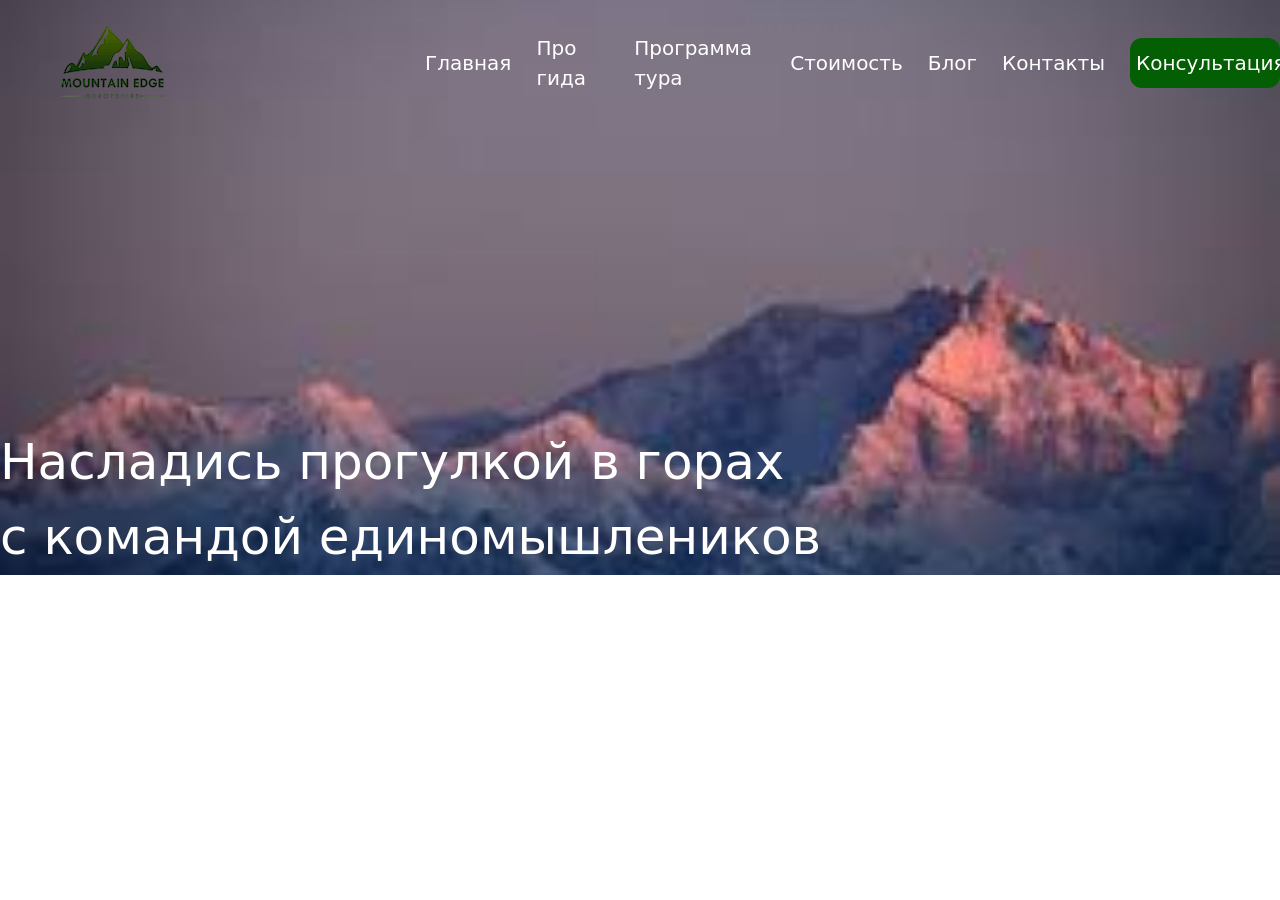
==== index.html @ 9f4b2489 "почти первый блок" ====
<!DOCTYPE html>
<html lang="en">
  <head>
    <meta charset="UTF-8" />
    <meta name="viewport" content="width=device-width, initial-scale=1.0" />
    <title>Document</title>
    <link href="main.css" rel="stylesheet" />
  </head>
  <body>
    <link
      href="https://cdn.jsdelivr.net/npm/bootstrap@5.3.2/dist/css/bootstrap.min.css"
      rel="stylesheet"
    />
    <script src="https://cdn.jsdelivr.net/npm/bootstrap@5.3.2/dist/js/bootstrap.bundle.min.js"></script>

    <div class="head">
      <div class="head__container">
        <img src="/img/logo.png" alt="" />
        <div class="head__link">
          <a href="#" class="link">Главная</a>

          <a href="#" class="link">Про гида</a>

          <a href="#" class="link">Программа тура</a>

          <a href="#" class="link">Стоимость</a>

          <a href="#" class="link">Блог</a>

          <a href="#" class="link">Контакты</a>

          <button class="head__button">Консультация</button>
        </div>
      </div>
      <div class="reg__container">
        <p class="reg__text">
          Насладись прогулкой в горах <br />
          с командой единомышлеников
        </p>
        <div class="reg__field"></div>
      </div>
    </div>
  </body>
</html>
---- main.css ----
body {
  overflow-x: hidden;
}

.head {
  background-image: url(/img/background.jpg);
  background-repeat: no-repeat;
  background-size: 100%;
}

.head__container {
  display: flex;
  flex-direction: row;
  align-items: center;
  margin-top: -50px;
}

.head__link {
  display: flex;
  align-items: center;
  gap: 25px;
  margin-left: 200px;
  font-size: 20px;
  width: 100%;
}

.link {
  text-decoration: none;
  color: white;
  transition: 0.3s;
}

.link:hover {
  color: orange;
}

.head__button {
  width: 150px;
  height: 50px;
  color: white;
  background: rgb(4, 94, 4);
  border-radius: 12px;
  border: none;
  transition: 0.3s;
}

.head__button:hover {
  background-color: white;
  color: rgb(4, 94, 4);
  border: solid 2px rgb(4, 94, 4);
}

.reg__container {
  margin-top: 250px;
}

.reg__text {
  font-size: 50px;
  color: white;
}
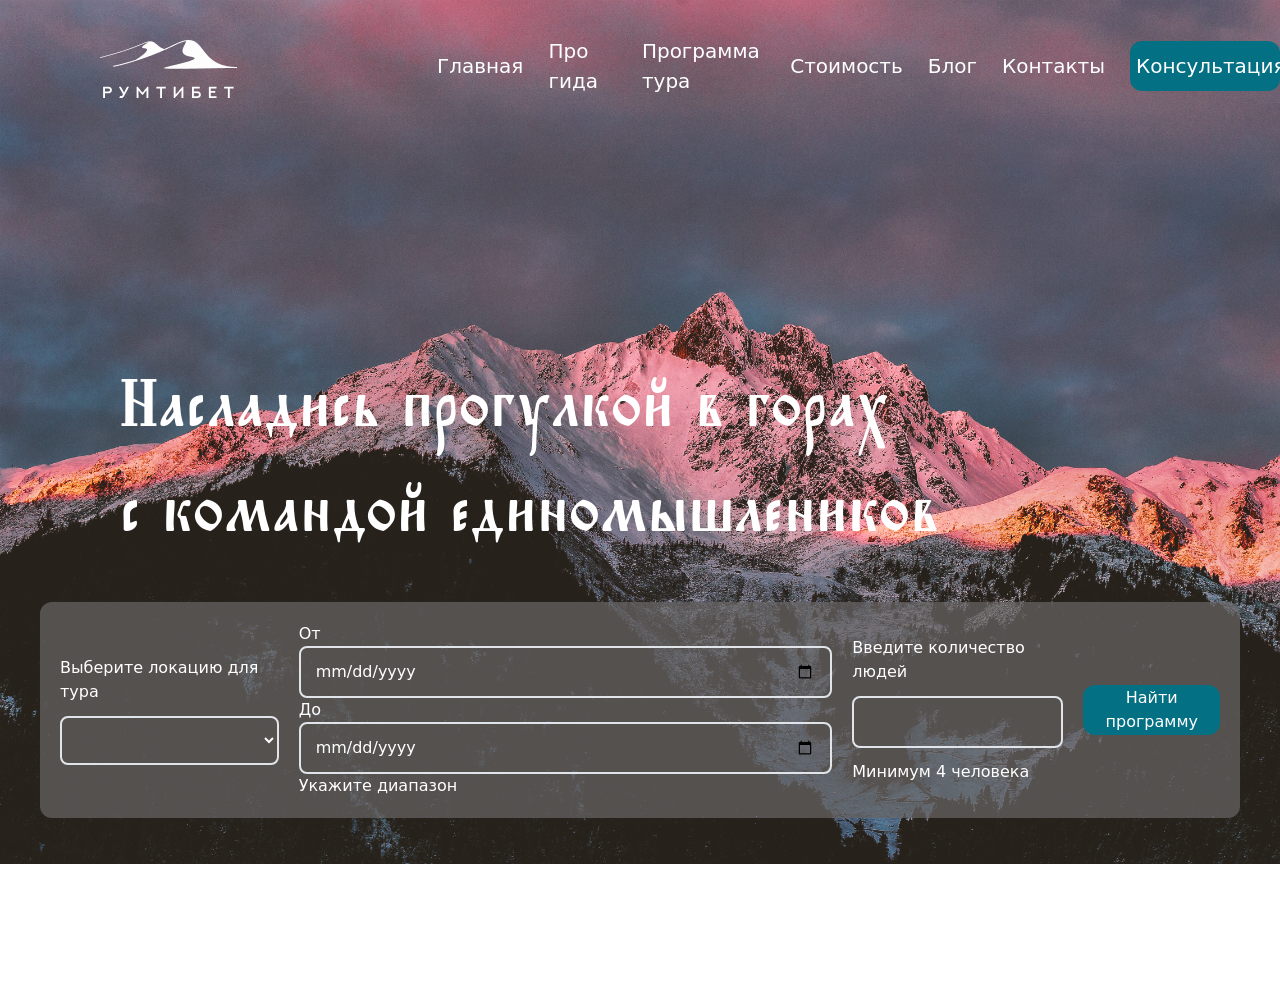
==== commit 7a5de35b: "ура первый блок" ====
--- a/index.html
+++ b/index.html
@@ -37,7 +37,41 @@
           Насладись прогулкой в горах <br />
           с командой единомышлеников
         </p>
-        <div class="reg__field"></div>
+        <div class="reg__field">
+          <form method="post" id="tourReg" action="#" class="form__tour">
+            <div class="reg__button">
+              <label for="location">Выберите локацию для тура</label>
+              <select id="country" name="country">
+                <option value=""></option>
+                <option value="Russia">Россия</option>
+                <option value="Georgia">Грузия</option>
+                <option value="Armenia">Армения</option>
+              </select>
+            </div>
+            <div class="reg__date">
+              <label for="dateFirst">От</label>
+              <input type="date" id="dateFirst" name="dateFirst" />
+
+              <label for="dateSecond">До</label>
+              <input type="date" id="dateSecond" name="dateSecond" />
+              <span class="reg__discription">Укажите диапазон</span>
+            </div>
+            <div class="reg__button">
+              <label for="people">Введите количество людей</label>
+              <input
+                type="number"
+                minlength="4"
+                maxlength="20"
+                id="people"
+                name="people"
+              />
+              <span class="reg__discription">Минимум 4 человека</span>
+            </div>
+            <button type="submit" class="search__button">
+              Найти программу
+            </button>
+          </form>
+        </div>
       </div>
     </div>
   </body>
--- a/main.css
+++ b/main.css
@@ -1,23 +1,35 @@
+@import url("https://fonts.googleapis.com/css2?family=Triodion&display=swap");
+
 body {
   overflow-x: hidden;
+  font-family: "Triodion", system-ui;
+}
+
+.triodion-regular {
+  font-family: "Triodion", system-ui;
+  font-weight: 400;
+  font-style: normal;
 }
 
 .head {
   background-image: url(/img/background.jpg);
   background-repeat: no-repeat;
-  background-size: 100%;
+  background-size: 120%;
+  height: 1000px;
 }
 
 .head__container {
   display: flex;
   flex-direction: row;
   align-items: center;
-  margin-top: -50px;
+  margin-left: 100px;
+  padding-top: 30px;
 }
 
 .head__link {
   display: flex;
   align-items: center;
+  flex-wrap: nowrap;
   gap: 25px;
   margin-left: 200px;
   font-size: 20px;
@@ -38,7 +50,7 @@
   width: 150px;
   height: 50px;
   color: white;
-  background: rgb(4, 94, 4);
+  background: rgb(4, 112, 131);
   border-radius: 12px;
   border: none;
   transition: 0.3s;
@@ -46,8 +58,8 @@
 
 .head__button:hover {
   background-color: white;
-  color: rgb(4, 94, 4);
-  border: solid 2px rgb(4, 94, 4);
+  color: rgb(4, 112, 131);
+  border: solid 2px rgb(4, 112, 131);
 }
 
 .reg__container {
@@ -55,6 +67,83 @@
 }
 
 .reg__text {
-  font-size: 50px;
+  display: flex;
+  font-size: 70px;
+  color: white;
+  margin-left: 120px;
+  font-family: "Triodion", system-ui;
+}
+
+.reg__field {
+  display: flex;
+  flex-direction: row;
+  align-items: center;
+  margin: 40px auto;
+  background-color: rgba(104, 101, 101, 0.7);
+  border-radius: 12px;
+  width: 1200px;
+}
+
+.form__tour {
+  display: flex;
+  flex-direction: row;
+  align-items: center;
+  justify-content: space-around;
+  gap: 20px;
+  padding: 20px;
+}
+
+.reg__button {
+  display: flex;
+  flex-direction: column;
+  gap: 12px;
+}
+
+.reg__discription {
   color: white;
 }
+
+input,
+select,
+textarea {
+  width: 100%;
+  padding: 12px 15px;
+  border: 2px solid #e1e5e9;
+  border-radius: 8px;
+  font-size: 16px;
+  transition: all 0.3s ease;
+  background: none;
+  color: white;
+}
+
+option {
+  color: black;
+  border-radius: 8px;
+  font-family: "Triodion", system-ui;
+  font-size: 20px;
+}
+
+option:hover {
+  background-color: rgb(4, 112, 131);
+}
+
+label {
+  color: white;
+}
+
+.search__button {
+  width: 150px;
+  height: 50px;
+  color: white;
+  background: rgb(4, 112, 131);
+  border-radius: 12px;
+  border: none;
+  transition: 0.3s;
+}
+
+.search__button:hover {
+  background-color: white;
+  color: rgb(4, 112, 131);
+  border: solid 2px rgb(4, 112, 131);
+  width: 160px;
+}
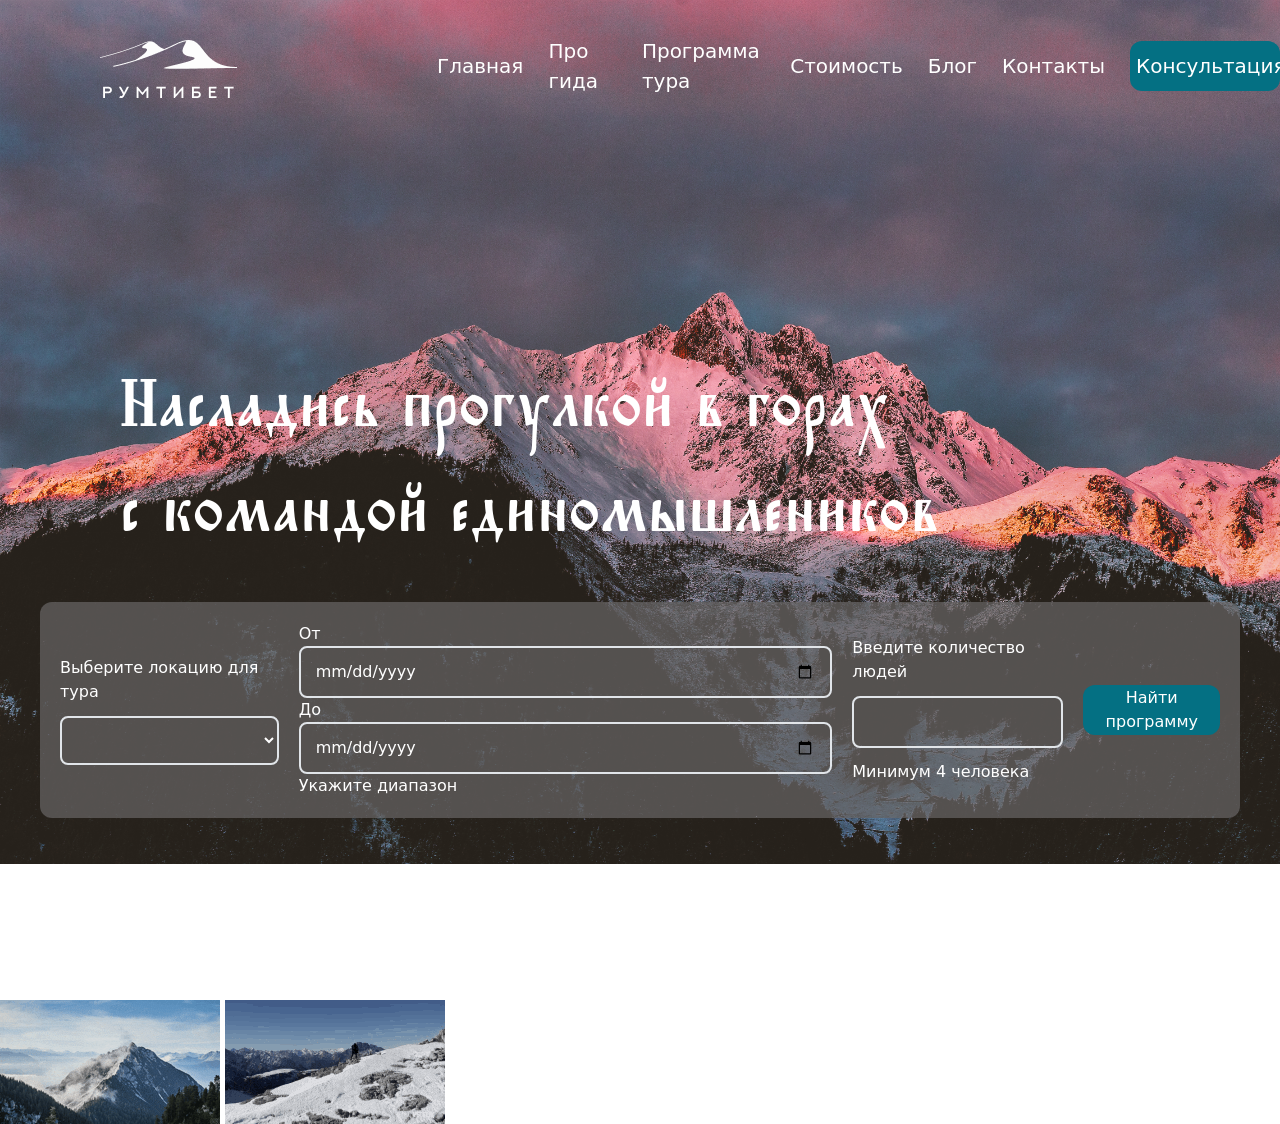
==== commit 0bd15a7f: "этот не считается на комп перекидывал" ====
--- a/index.html
+++ b/index.html
@@ -74,5 +74,11 @@
         </div>
       </div>
     </div>
+    <div>
+      <div>
+        <img src="/img/i-am-the-mountain.gif" />
+        <img src="/img/mountain-climbing-bear-grylls.gif" />
+      </div>
+    </div>
   </body>
 </html>
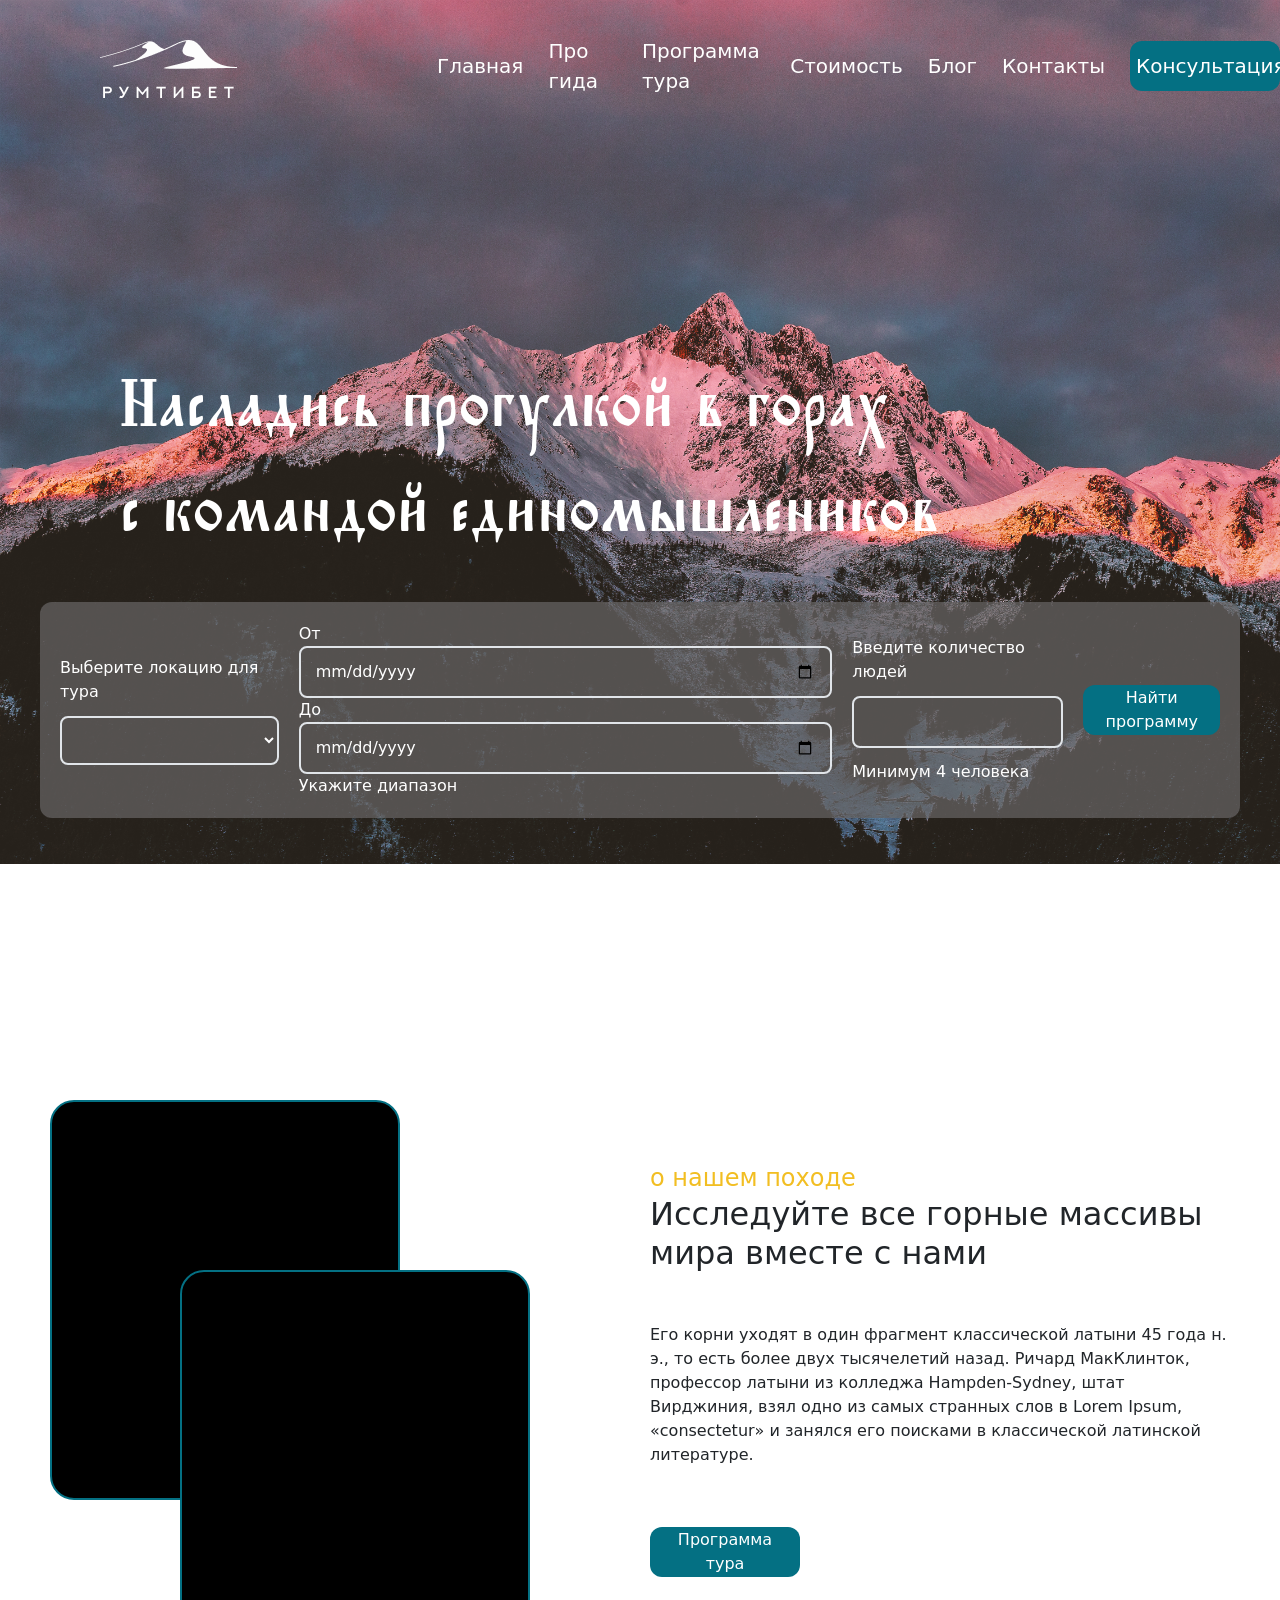
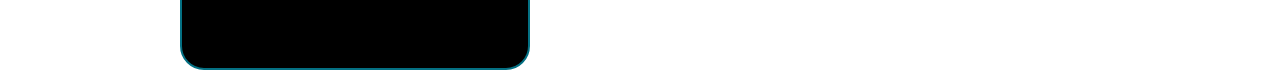
==== commit 20213a76: "2 блок" ====
--- a/index.html
+++ b/index.html
@@ -75,9 +75,30 @@
       </div>
     </div>
     <div>
-      <div>
-        <img src="/img/i-am-the-mountain.gif" />
-        <img src="/img/mountain-climbing-bear-grylls.gif" />
+      <div class="block__second">
+        <div class="img__container">
+          <video class="gif second" muted loop>
+            <source src="/img/video/secondVideo.mp4" type="video/mp4" />
+          </video>
+          <video class="gif first" muted autoplay loop>
+            <source src="/img/video/firstVideo.mp4" type="video/mp4" />
+          </video>
+          <video class="gif third" muted loop>
+            <source src="/img/video/thirdVideo.mp4" type="video/mp4" />
+          </video>
+        </div>
+        <div class="text__second">
+          <p class="text-yellow">о нашем походе</p>
+          <h2>Исследуйте все горные массивы мира вместе с нами</h2>
+          <p>
+            Его корни уходят в один фрагмент классической латыни 45 года н. э.,
+            то есть более двух тысячелетий назад. Ричард МакКлинток, профессор
+            латыни из колледжа Hampden-Sydney, штат Вирджиния, взял одно из
+            самых странных слов в Lorem Ipsum, «consectetur» и занялся его
+            поисками в классической латинской литературе.
+          </p>
+          <button class="search__button">Программа тура</button>
+        </div>
       </div>
     </div>
   </body>
--- a/main.css
+++ b/main.css
@@ -30,6 +30,7 @@
   display: flex;
   align-items: center;
   flex-wrap: nowrap;
+  justify-content: center;
   gap: 25px;
   margin-left: 200px;
   font-size: 20px;
@@ -147,3 +148,56 @@
   border: solid 2px rgb(4, 112, 131);
   width: 160px;
 }
+
+.block__second {
+  display: flex;
+  justify-content: center;
+  flex-direction: row;
+  margin-top: 100px;
+}
+
+.gif {
+  width: 350px;
+  height: 400px;
+  border-radius: 24px;
+  object-fit: cover;
+  object-position: center;
+  display: block;
+  background-color: #000;
+  transform: translateZ(0);
+  border: solid 2px rgb(4, 112, 131);
+}
+
+.first {
+  position: relative;
+  z-index: 10000;
+  top: -230px;
+  left: 130px;
+}
+
+.second {
+  position: relative;
+}
+
+.third {
+  display: none;
+}
+
+.text__second {
+  display: flex;
+  flex-wrap: wrap;
+  max-width: 580px;
+  margin-left: 120px;
+}
+
+.img__container {
+  width: 480px;
+  height: 520px;
+}
+
+.text-yellow {
+  position: relative;
+  color: #f2be22;
+  font-size: 24px;
+  top: 60px;
+}
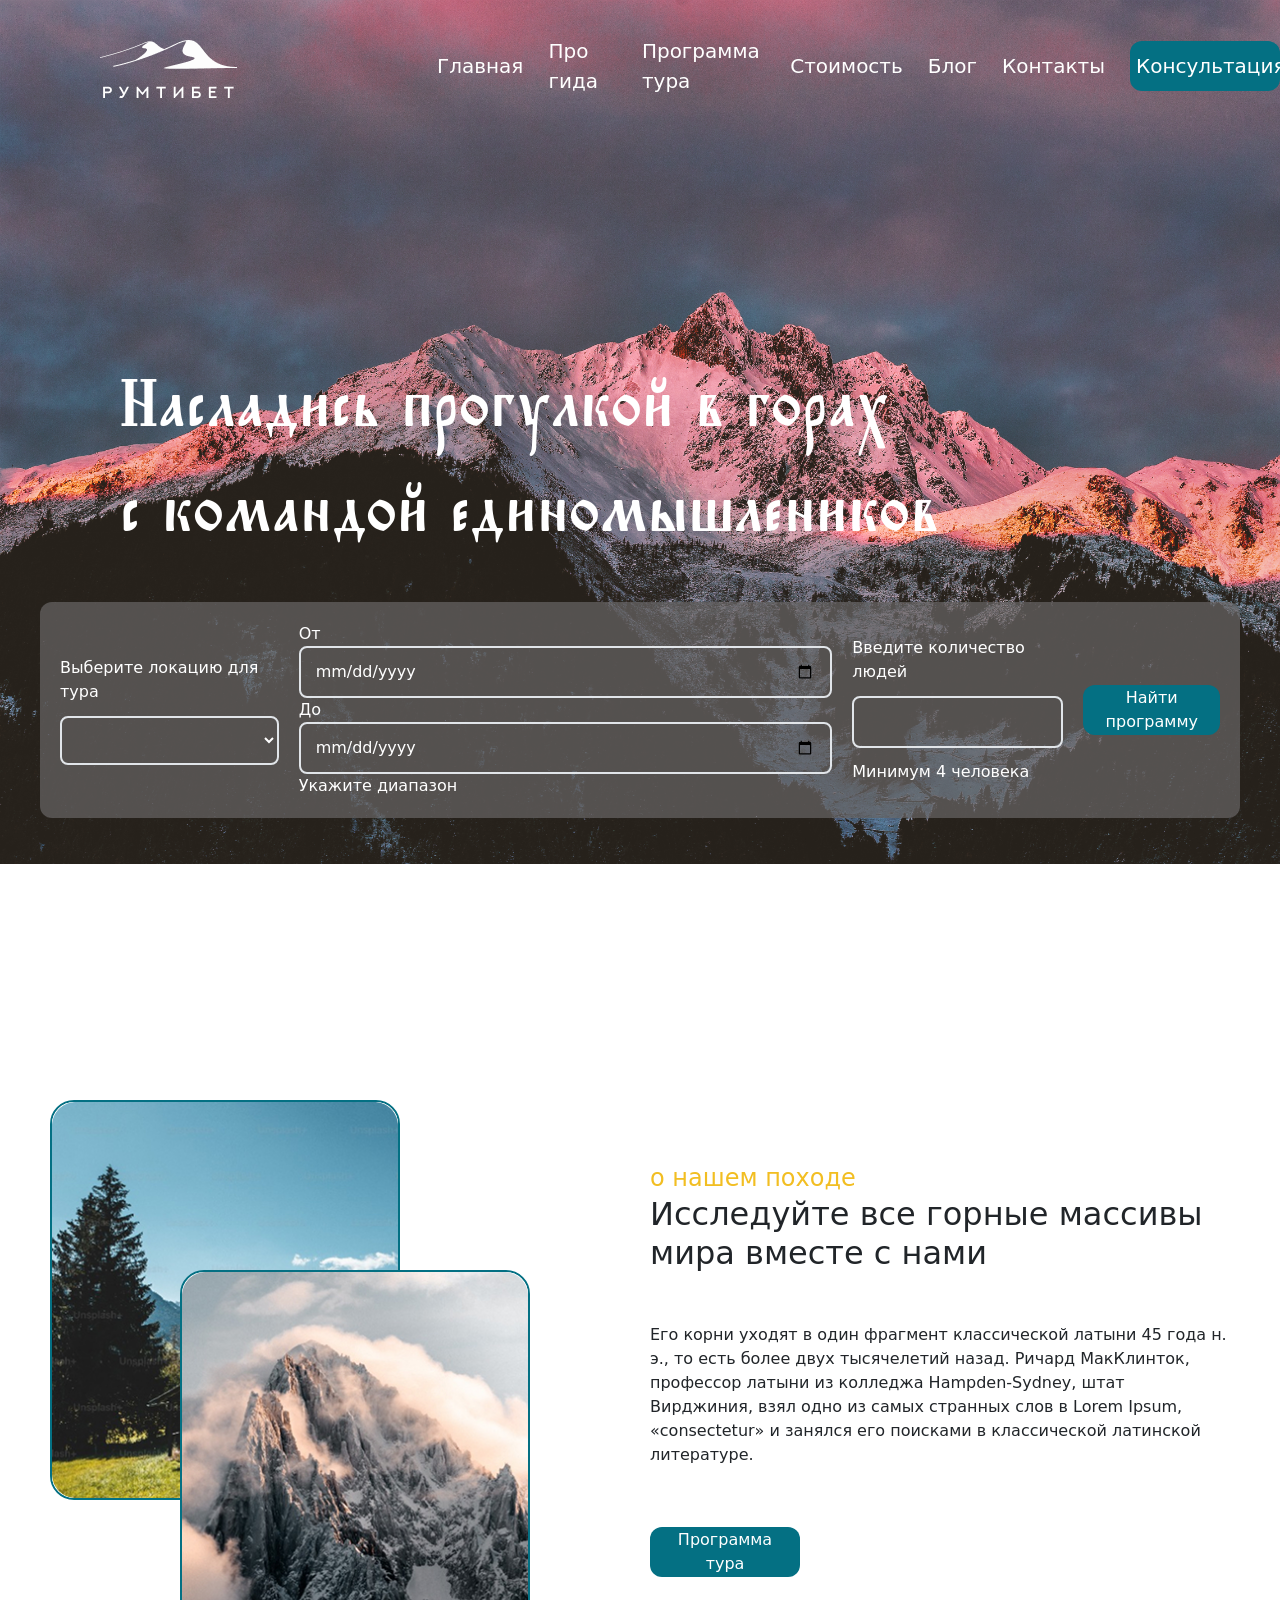
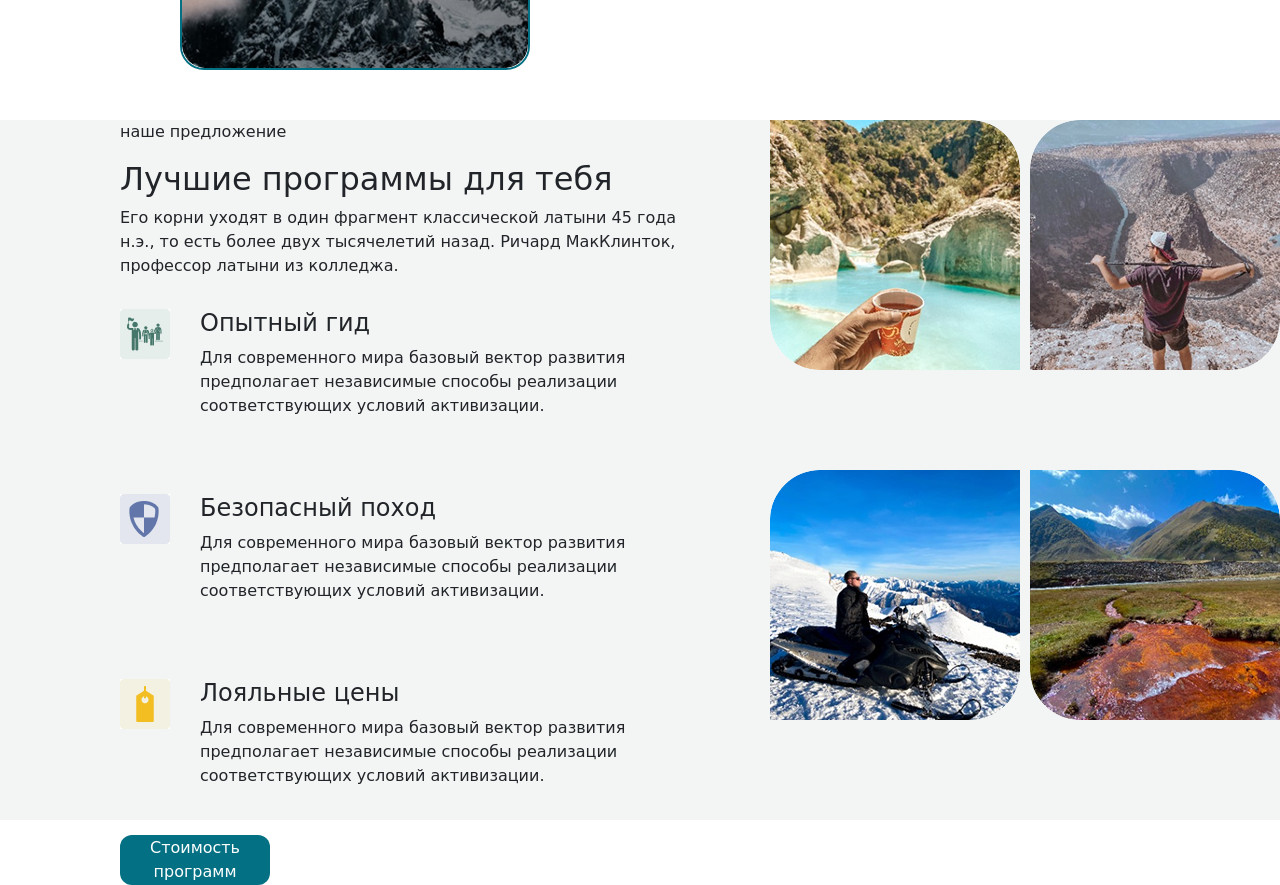
==== commit fdb2d54e: "на ноут перекид" ====
--- a/index.html
+++ b/index.html
@@ -77,13 +77,13 @@
     <div>
       <div class="block__second">
         <div class="img__container">
-          <video class="gif second" muted loop>
+          <video class="gif second" muted loop poster="/img/posterSecond.jpg">
             <source src="/img/video/secondVideo.mp4" type="video/mp4" />
           </video>
-          <video class="gif first" muted autoplay loop>
+          <video class="gif first" muted loop poster="/img/posterFirst.jpg">
             <source src="/img/video/firstVideo.mp4" type="video/mp4" />
           </video>
-          <video class="gif third" muted loop>
+          <video class="gif third" muted loop poster="/img/posterThird.jpg">
             <source src="/img/video/thirdVideo.mp4" type="video/mp4" />
           </video>
         </div>
@@ -101,5 +101,54 @@
         </div>
       </div>
     </div>
+    <div class="block__third">
+      <div class="third__main">
+        <p>наше предложение</p>
+        <h2>Лучшие программы для тебя</h2>
+        <p>
+          Его корни уходят в один фрагмент классической латыни 45 года н.э., то
+          есть более двух тысячелетий назад. Ричард МакКлинток, профессор латыни
+          из колледжа.
+        </p>
+        <ul class="third__list">
+          <li class="Gid">
+            <h4>Опытный гид</h4>
+            <p>
+              Для современного мира базовый вектор развития предполагает
+              независимые способы реализации соответствующих условий
+              активизации.
+            </p>
+          </li>
+
+          <li class="Save">
+            <h4>Безопасный поход</h4>
+            <p>
+              Для современного мира базовый вектор развития предполагает
+              независимые способы реализации соответствующих условий
+              активизации.
+            </p>
+          </li>
+
+          <li class="Price">
+            <h4 class="">Лояльные цены</h4>
+            <p>
+              Для современного мира базовый вектор развития предполагает
+              независимые способы реализации соответствующих условий
+              активизации.
+            </p>
+          </li>
+        </ul>
+        <button class="search__button">Стоимость программ</button>
+      </div>
+      <div class="third__grid">
+        <img src="/img/Rectangle 8.jpg" class="img__grid topleft" />
+
+        <img src="/img/Rectangle 9.jpg" class="img__grid topright" />
+
+        <img src="/img/Rectangle 10.jpg" class="img__grid bottomleft" />
+
+        <img src="/img/Rectangle 11.jpg" class="img__grid bottomright" />
+      </div>
+    </div>
   </body>
 </html>
--- a/main.css
+++ b/main.css
@@ -201,3 +201,106 @@
   font-size: 24px;
   top: 60px;
 }
+
+.block__second {
+  margin-bottom: 100px;
+}
+
+.block__third {
+  background-color: #f3f5f4;
+  padding-left: 120px;
+  height: 700px;
+  display: flex;
+  flex-direction: row;
+  gap: 90px;
+}
+
+.third__list {
+  display: flex;
+  flex-direction: column;
+  list-style: none;
+  padding-left: 0;
+  gap: 30px;
+}
+
+.third__list li {
+  padding-left: 40px;
+  position: relative;
+  margin: 15px 0;
+  min-height: 30px;
+  padding-left: 80px;
+  background-color: #f3f5f4;
+}
+
+/* Базовый стиль для всех иконок */
+.third__list li::before {
+  content: "";
+  position: absolute;
+  left: 0;
+  width: 30px;
+  height: 30px;
+  background-size: contain;
+  background-repeat: no-repeat;
+  background-position: center;
+}
+
+li {
+  display: flex;
+  flex-direction: column;
+  justify-content: start;
+  flex-wrap: wrap;
+  align-items: start;
+}
+
+.Gid {
+  background-image: url(/img/Gid.jpg);
+  background-repeat: no-repeat;
+}
+
+.Save {
+  background-image: url(/img/Save.jpg);
+  background-repeat: no-repeat;
+}
+
+.Price {
+  background-image: url(/img/Price.jpg);
+  background-repeat: no-repeat;
+}
+
+.third__main {
+  width: 580px;
+  height: 591px;
+}
+
+.third__grid {
+  display: grid;
+  grid-template-columns: repeat(2, 1fr);
+  grid-template-rows: repeat(2, 1fr);
+  row-gap: -120px;
+  column-gap: 10px;
+}
+
+.img__grid {
+  width: 250;
+  height: 250;
+}
+
+.topleft {
+  border-top-right-radius: 50px;
+  border-bottom-left-radius: 50px;
+}
+
+.topright {
+  border-top-left-radius: 50px;
+  border-bottom-right-radius: 50px;
+}
+
+.bottomleft {
+  border-top-left-radius: 50px;
+  border-bottom-right-radius: 50px;
+}
+
+.bottomright {
+  border-top-right-radius: 50px;
+  border-bottom-left-radius: 50px;
+}
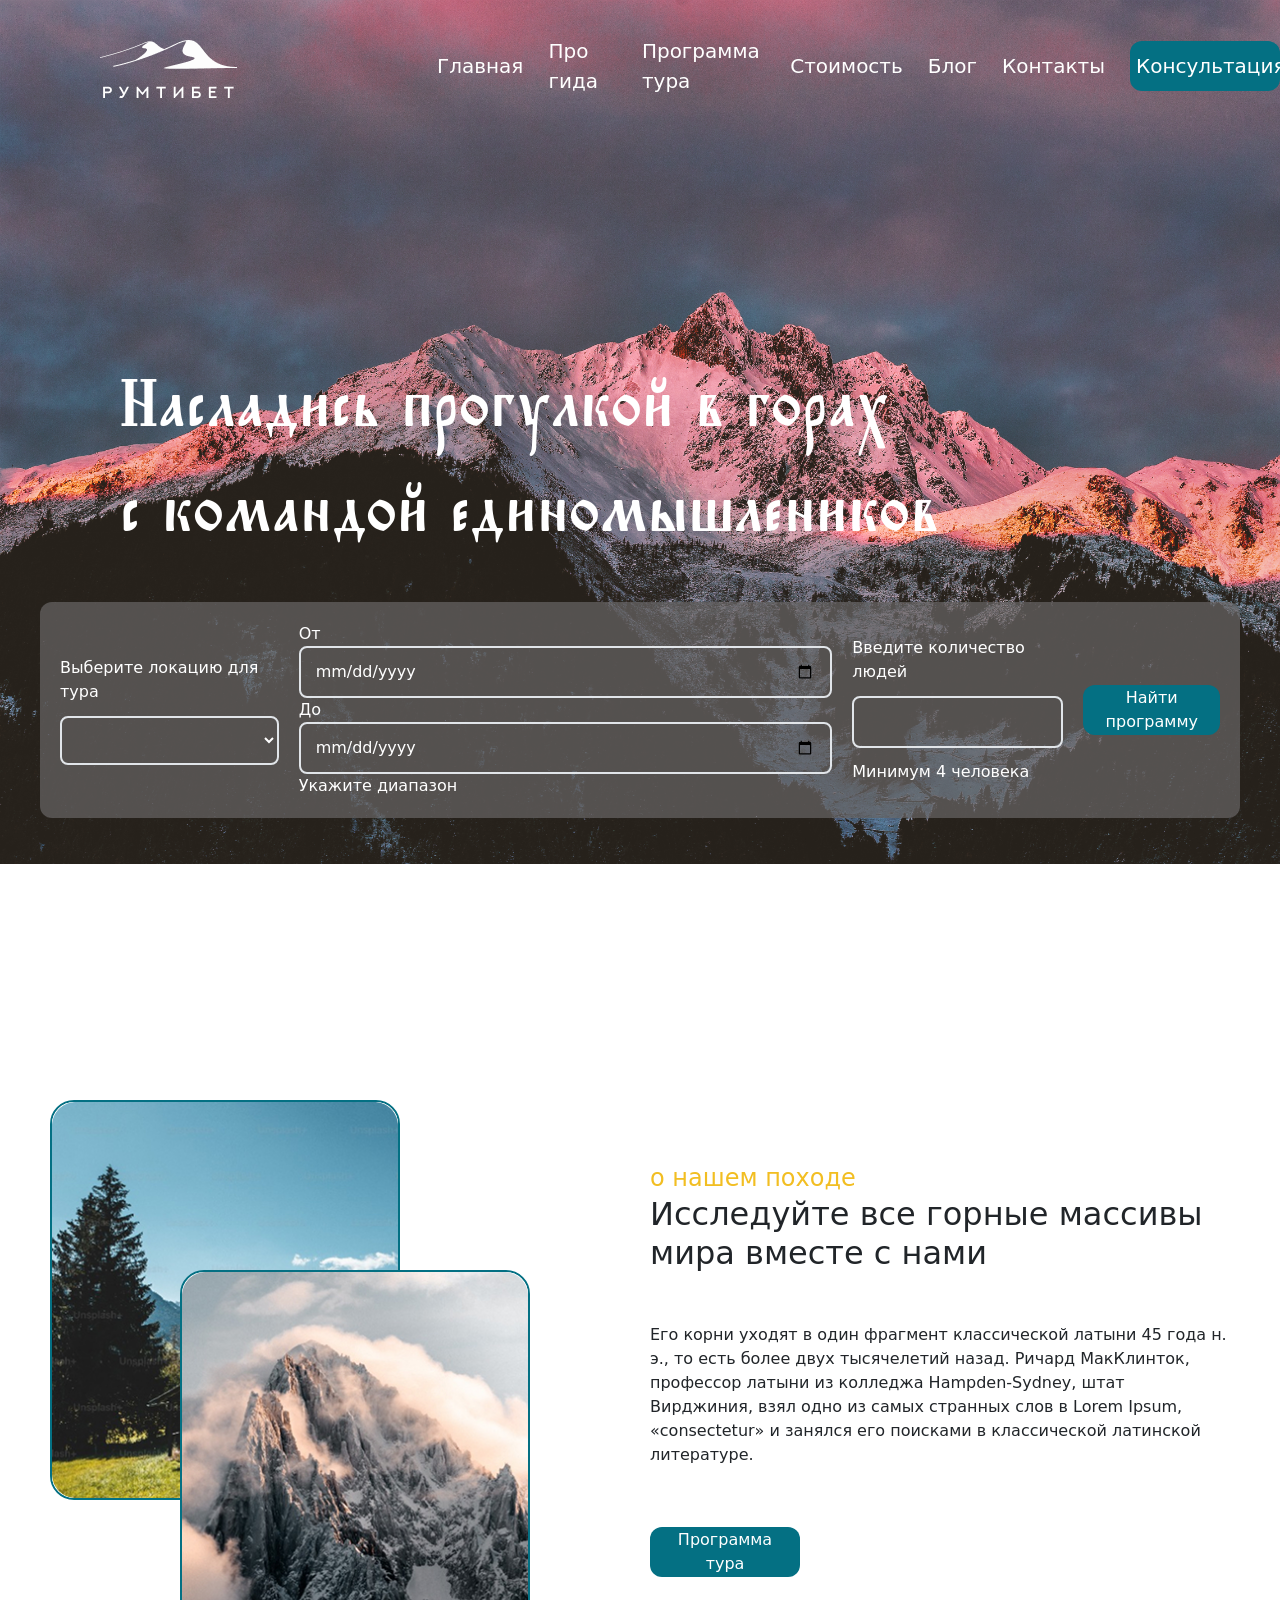
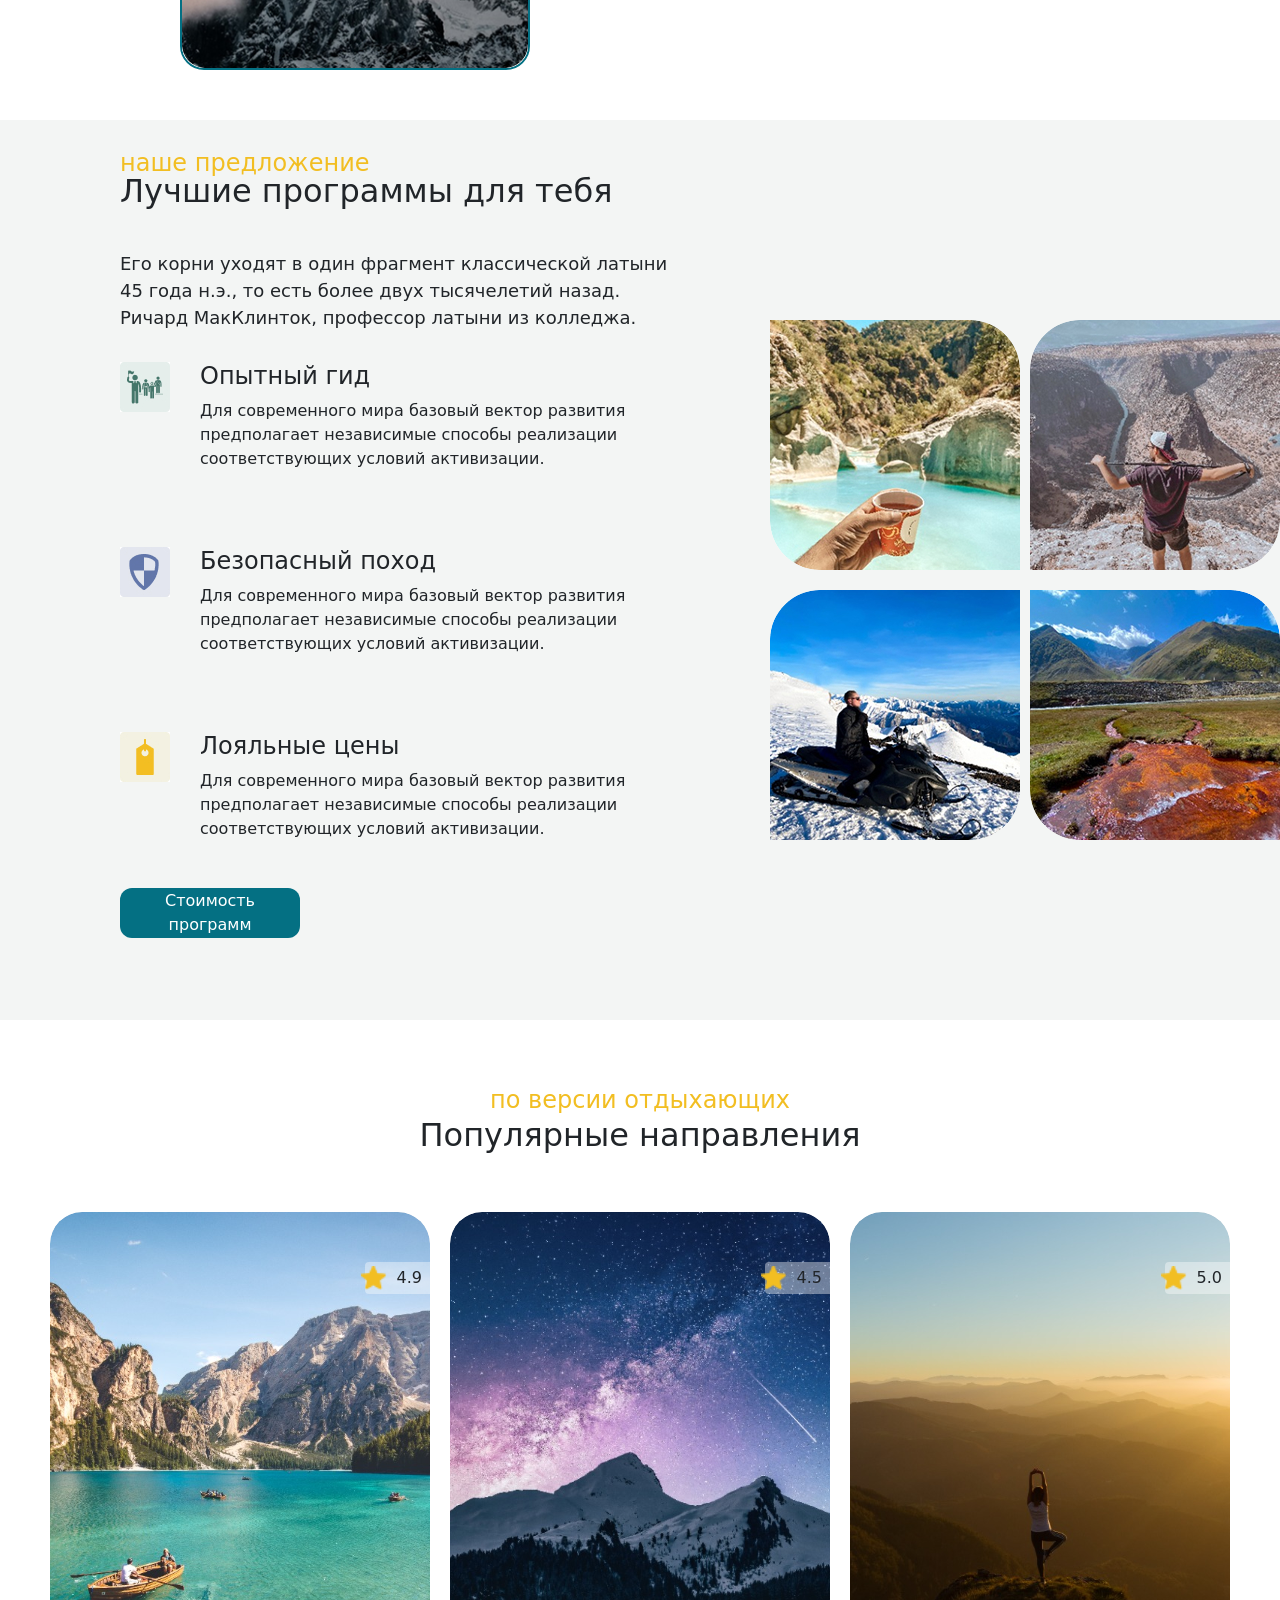
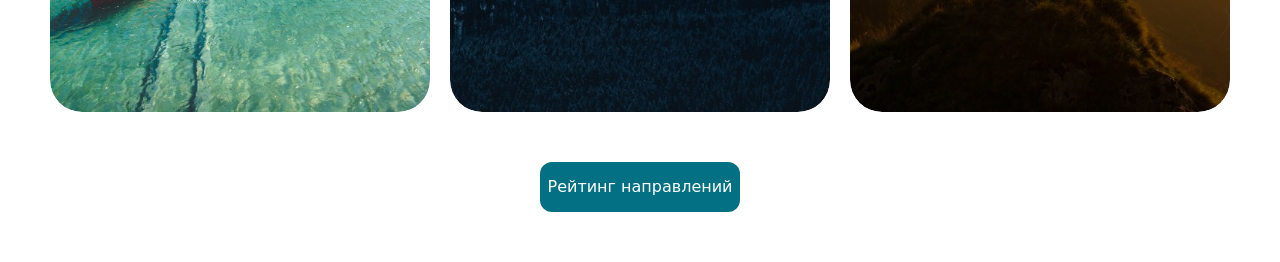
==== commit 88bcf4b0: "почти 4 блок" ====
--- a/index.html
+++ b/index.html
@@ -103,9 +103,9 @@
     </div>
     <div class="block__third">
       <div class="third__main">
-        <p>наше предложение</p>
+        <p class="text-yellow__third">наше предложение</p>
         <h2>Лучшие программы для тебя</h2>
-        <p>
+        <p class="description">
           Его корни уходят в один фрагмент классической латыни 45 года н.э., то
           есть более двух тысячелетий назад. Ричард МакКлинток, профессор латыни
           из колледжа.
@@ -138,7 +138,7 @@
             </p>
           </li>
         </ul>
-        <button class="search__button">Стоимость программ</button>
+        <button class="price__button">Стоимость программ</button>
       </div>
       <div class="third__grid">
         <img src="/img/Rectangle 8.jpg" class="img__grid topleft" />
@@ -150,5 +150,27 @@
         <img src="/img/Rectangle 11.jpg" class="img__grid bottomright" />
       </div>
     </div>
+    <div class="block__fourth">
+      <div class="headline-center">
+        <p class="text-yellow__fourth">по версии отдыхающих</p>
+        <h2>Популярные направления</h2>
+      </div>
+      <div class="card__container">
+        <div class="a lake">
+          <div class="rating"><img src="/img/Vector.png" />4.9</div>
+
+          <div></div>
+        </div>
+        <div class="a night">
+          <div class="rating"><img src="/img/Vector.png" />4.5</div>
+        </div>
+        <div class="a mountain">
+          <div class="rating"><img src="/img/Vector.png" />5.0</div>
+        </div>
+      </div>
+      <div class="button-center">
+        <button class="rating__buttom">Рейтинг направлений</button>
+      </div>
+    </div>
   </body>
 </html>
--- a/main.css
+++ b/main.css
@@ -207,11 +207,12 @@
 }
 
 .block__third {
+  display: flex;
+  flex-direction: row;
+  justify-content: center;
   background-color: #f3f5f4;
   padding-left: 120px;
-  height: 700px;
-  display: flex;
-  flex-direction: row;
+  height: 900px;
   gap: 90px;
 }
 
@@ -275,9 +276,17 @@
 .third__grid {
   display: grid;
   grid-template-columns: repeat(2, 1fr);
-  grid-template-rows: repeat(2, 1fr);
-  row-gap: -120px;
+  grid-template-rows: repeat(2, 270px);
   column-gap: 10px;
+  width: 510px;
+  height: 500px;
+  margin-top: auto;
+  margin-bottom: auto;
+}
+
+.description {
+  font-size: 18px;
+  margin-top: 40px;
 }
 
 .img__grid {
@@ -304,3 +313,116 @@
   border-top-right-radius: 50px;
   border-bottom-left-radius: 50px;
 }
+
+.price__button {
+  width: 180px;
+  height: 50px;
+  color: white;
+  background: rgb(4, 112, 131);
+  border-radius: 12px;
+  border: none;
+  transition: 0.3s;
+}
+
+.price__button:hover {
+  background-color: white;
+  color: rgb(4, 112, 131);
+  border: solid 2px rgb(4, 112, 131);
+  width: 190px;
+}
+
+.text-yellow__third {
+  position: relative;
+  color: #f2be22;
+  font-size: 24px;
+  top: 25px;
+}
+
+.headline-center {
+  display: flex;
+  flex-direction: column;
+  align-items: center;
+  margin-top: 80px;
+  line-height: 0px;
+}
+
+.block__fourth {
+  display: flex;
+  flex-direction: column;
+}
+
+.text-yellow__fourth {
+  position: relative;
+  color: #f2be22;
+  font-size: 24px;
+}
+
+.card__container {
+  display: flex;
+  flex-direction: row;
+  justify-content: center;
+  gap: 20px;
+  margin-top: 50px;
+}
+
+.a {
+  width: 380px !important;
+  height: 500px !important;
+  border-radius: 32px;
+}
+
+.lake {
+  background-image: url(/img/svg/фоновое\ изображение.svg);
+  background-size: cover;
+  background-repeat: no-repeat;
+}
+
+.night {
+  background-image: url(/img/svg/nigth.svg);
+}
+
+.mountain {
+  background-image: url(/img/svg/mountain.svg);
+}
+
+.rating {
+  display: flex;
+  position: relative;
+  justify-content: end;
+  background: #fdfdfd66;
+  backdrop-filter: blur(0.4);
+  width: 65px;
+  height: 32px;
+  top: 50px;
+  left: 315px;
+  gap: 10px;
+  border-top-left-radius: 4px;
+  border-bottom-left-radius: 4px;
+  padding-top: 4px;
+  padding-right: 8px;
+  padding-bottom: 4px;
+  padding-left: 8px;
+}
+
+.rating__buttom {
+  width: 200px;
+  height: 50px;
+  color: white;
+  background: rgb(4, 112, 131);
+  border-radius: 12px;
+  border: none;
+  transition: 0.3s;
+  margin: 50px;
+}
+
+.rating__buttom:hover {
+  background-color: white;
+  color: rgb(4, 112, 131);
+  border: solid 2px rgb(4, 112, 131);
+  width: 210px;
+}
+
+.button-center {
+  display: flex;
+  justify-content: center;
+}
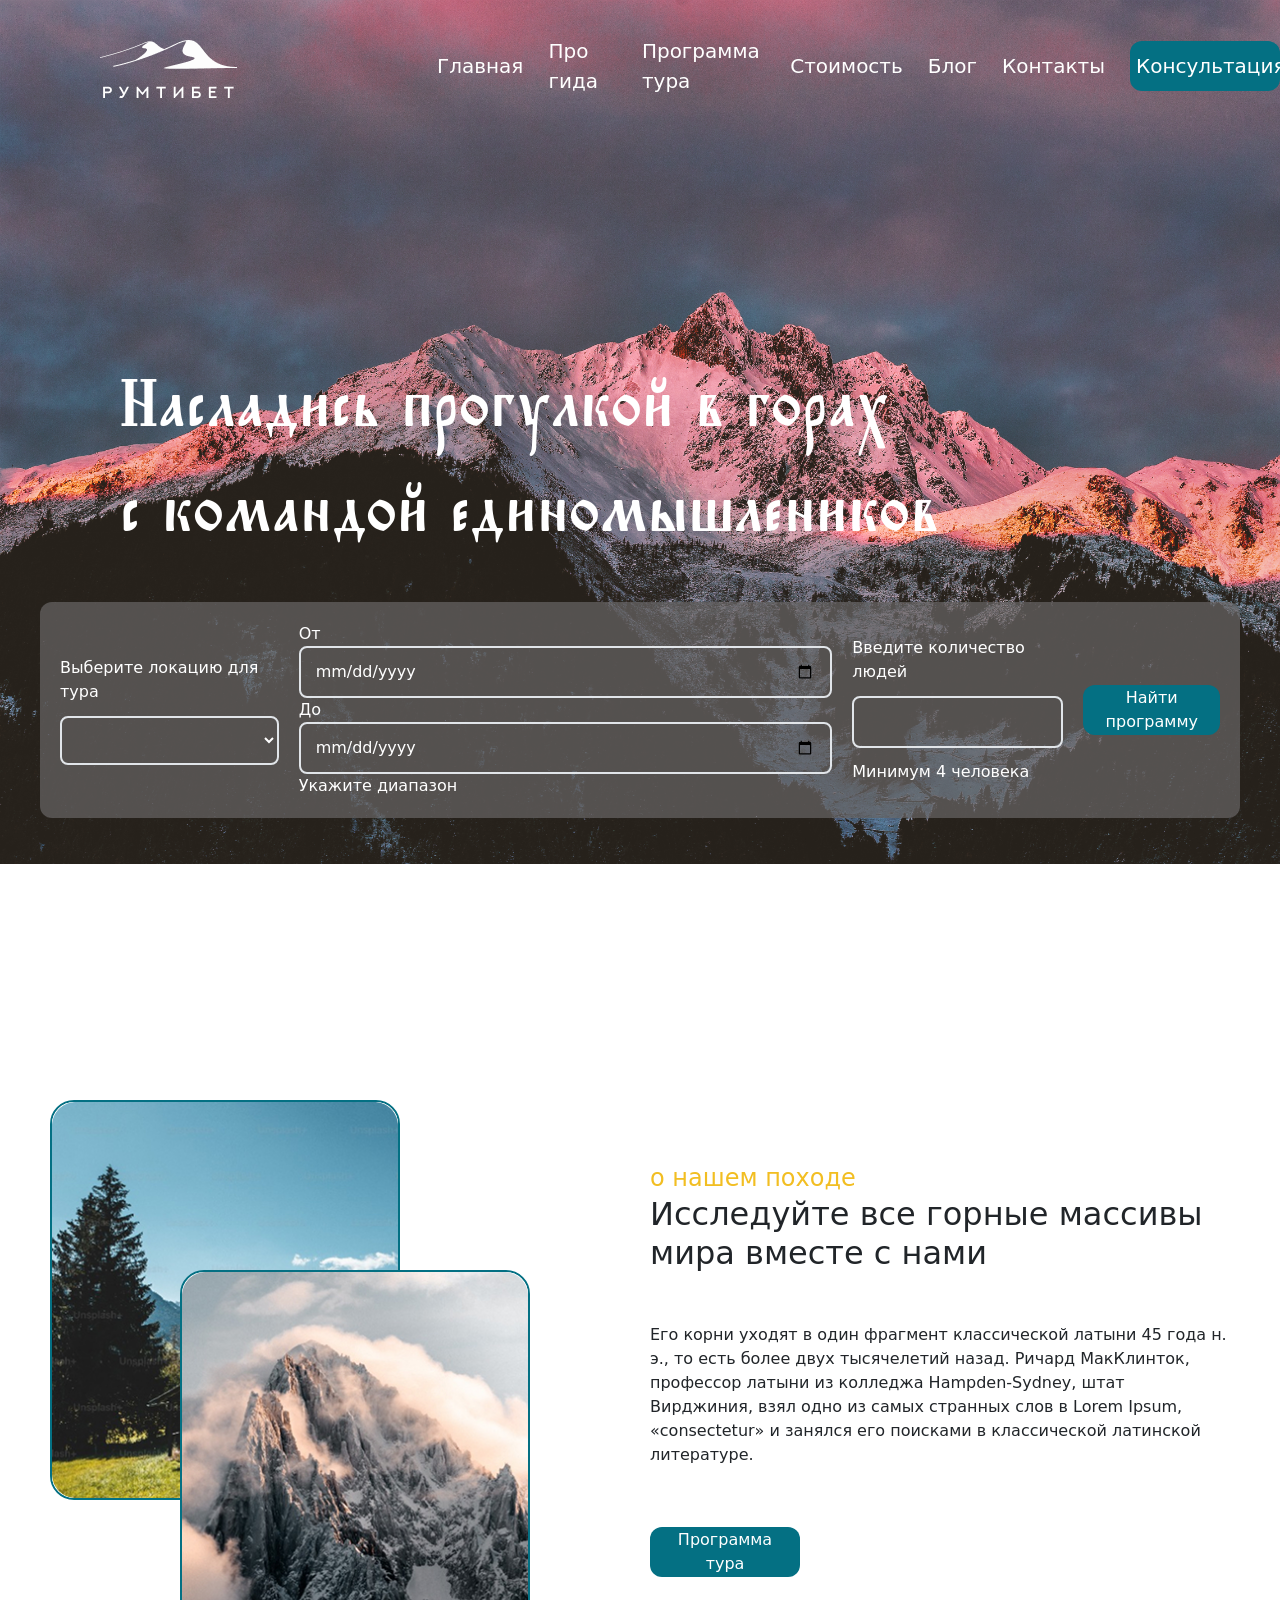
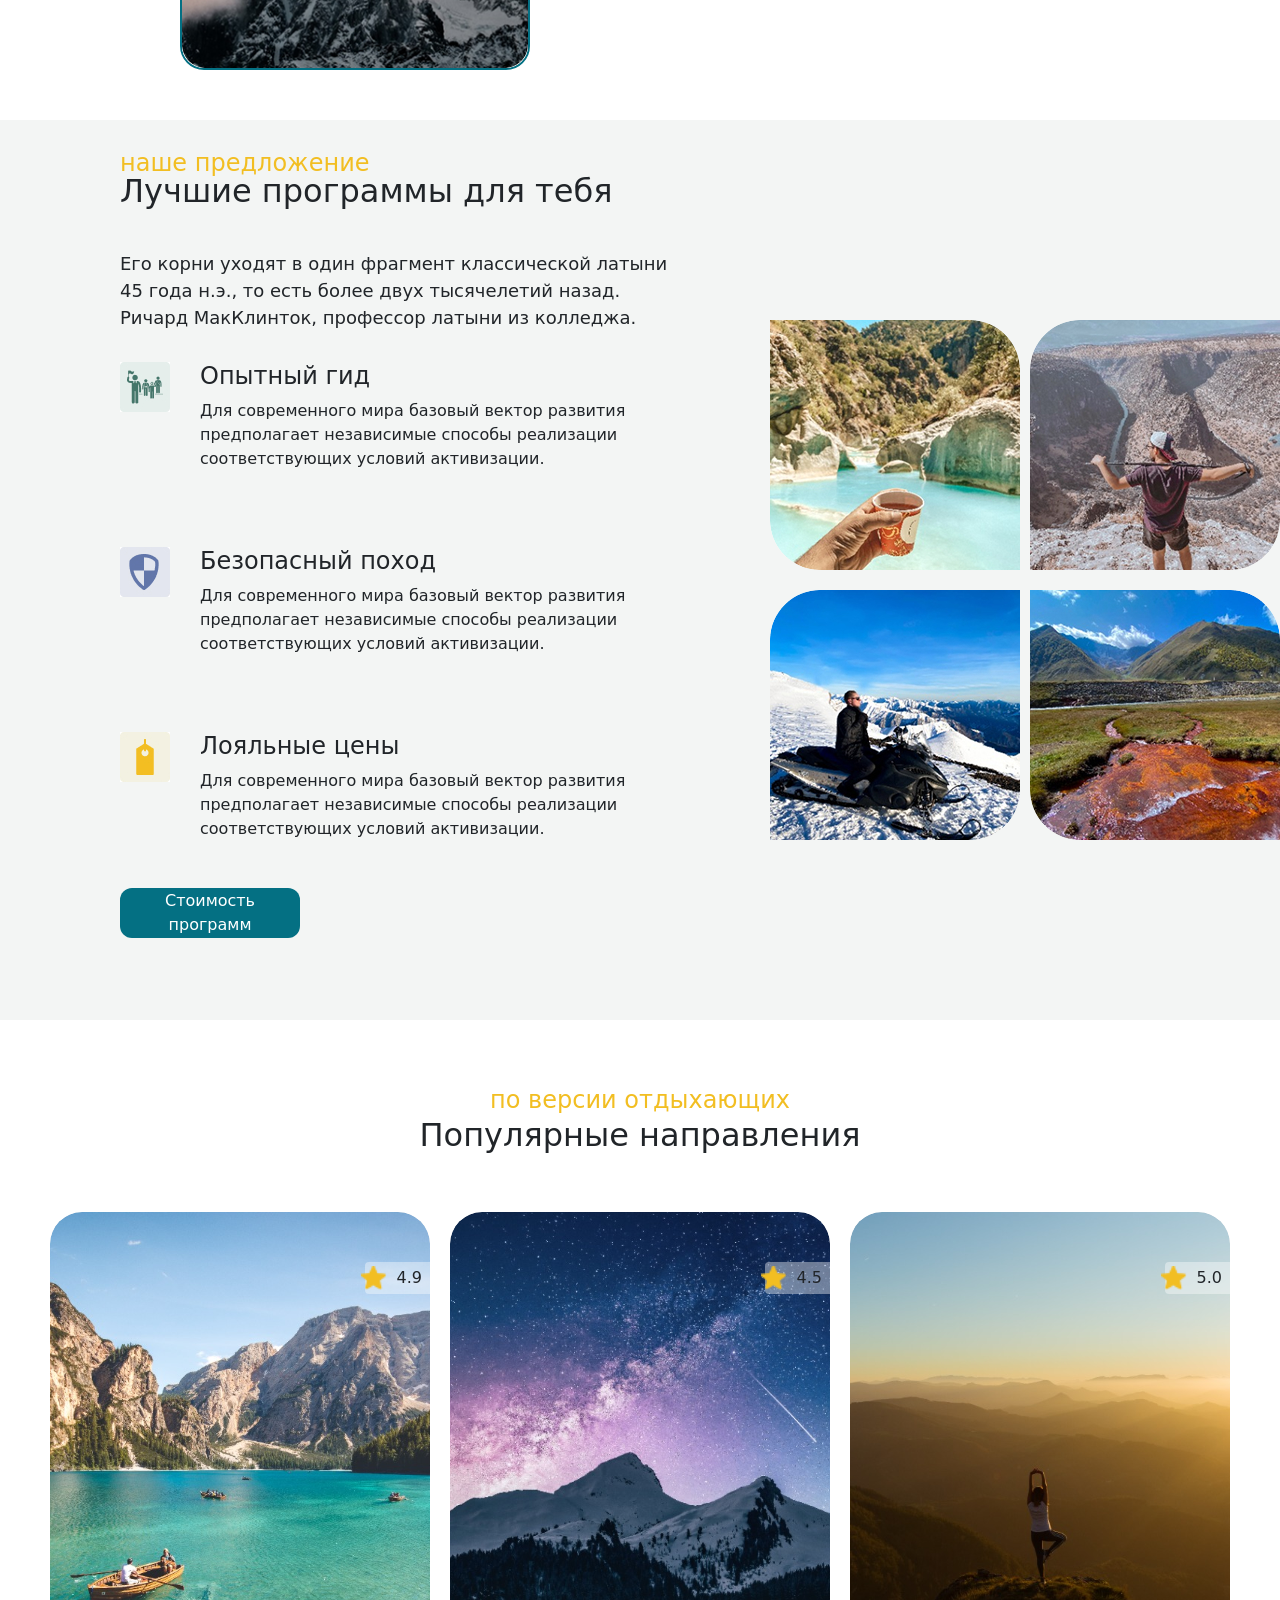
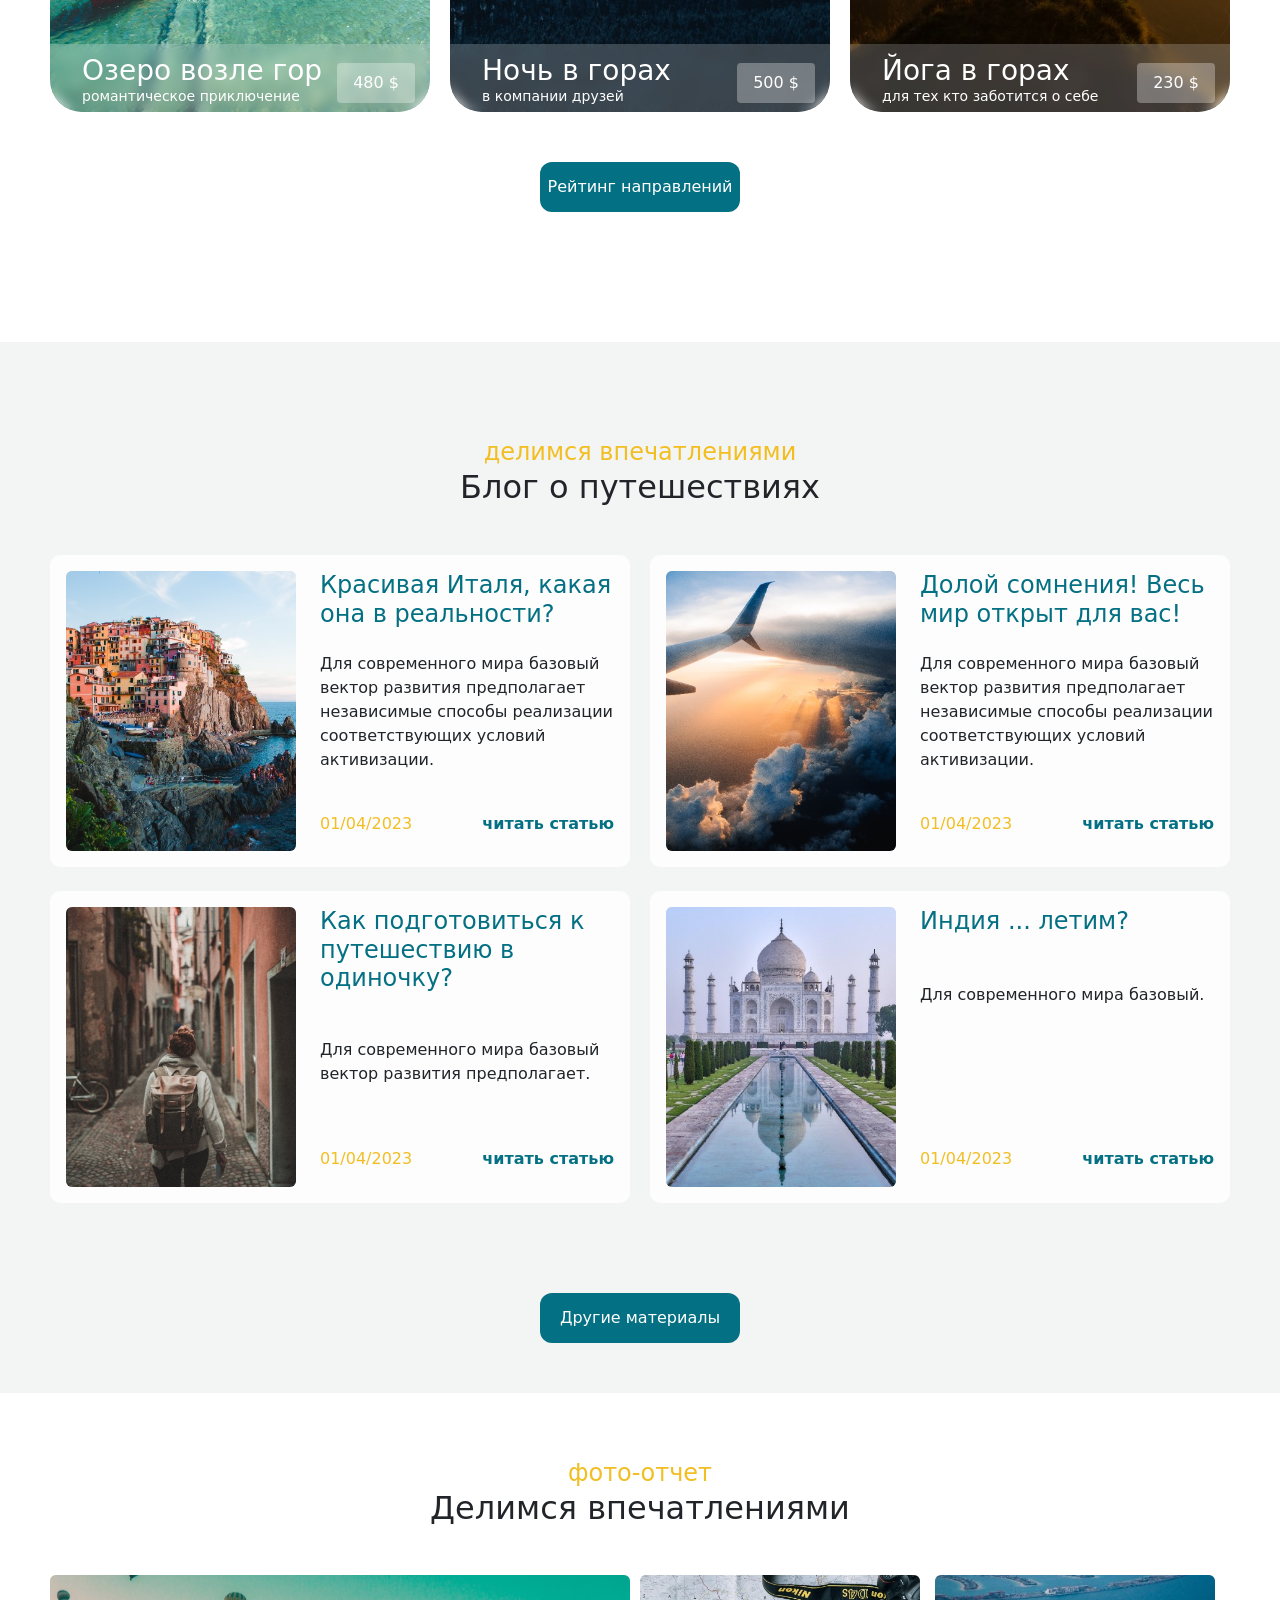
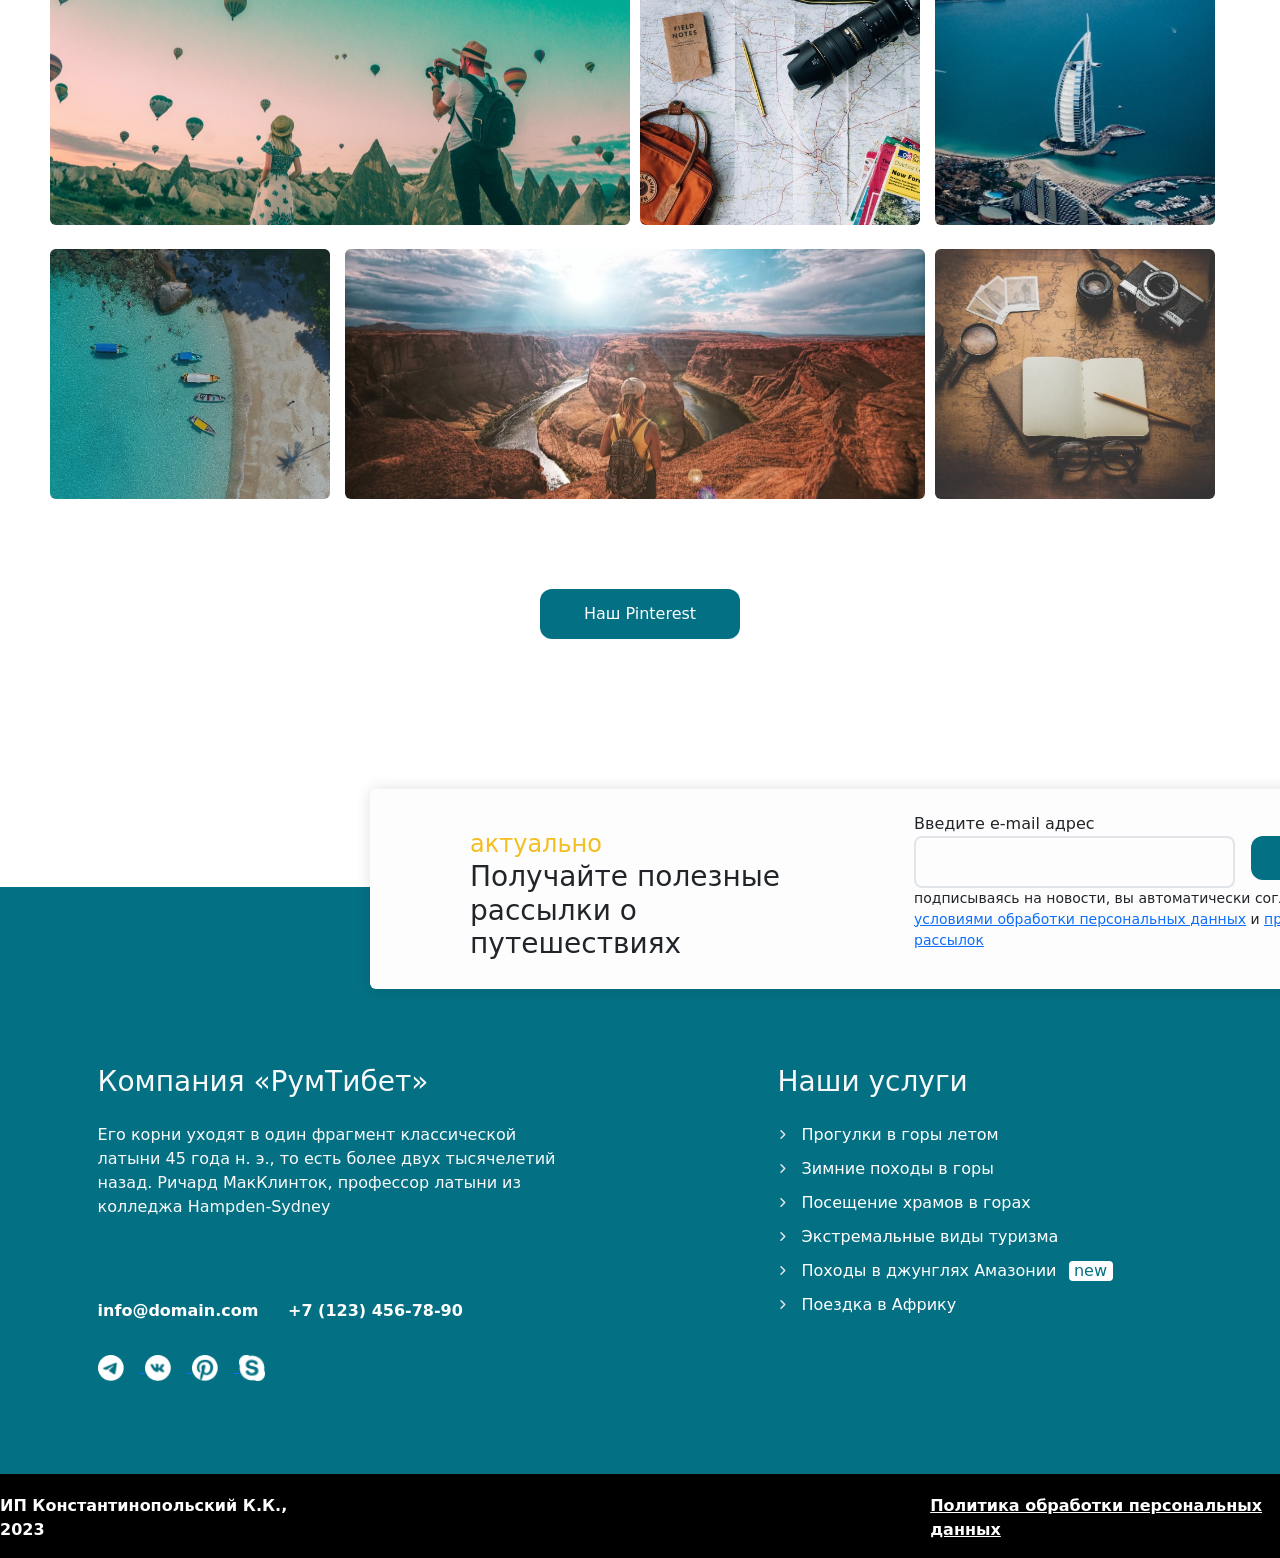
==== commit b005b2ff: "верстка все, js чуть позже" ====
--- a/index.html
+++ b/index.html
@@ -158,19 +158,425 @@
       <div class="card__container">
         <div class="a lake">
           <div class="rating"><img src="/img/Vector.png" />4.9</div>
-
-          <div></div>
+          <div class="signature">
+            <div class="signature__header">
+              <div class="signature__text">
+                <h3>Озеро возле гор</h3>
+                <p class="signature__discription">романтическое приключение</p>
+              </div>
+              <div class="signature__price">480 &#36;</div>
+            </div>
+            <div class="signature__main">
+              <p class="main__discription">
+                Его корни уходят в один фрагмент классической латыни 45 года
+                н.э., то есть более двух тысячелетий назад. Ричард МакКлинток,
+                профессор латыни из колледжа Hampden-Sydney, штат Вирджиния,
+                взял одно из самых странных слов в Lorem Ipsum, "consectetur"и
+                занялся его поисками в классической латинской литературе.
+              </p>
+              <div class="signature__button">
+                <button class="search__button">Программа тура</button>
+              </div>
+            </div>
+          </div>
         </div>
         <div class="a night">
           <div class="rating"><img src="/img/Vector.png" />4.5</div>
+          <div class="signature">
+            <div class="signature__header">
+              <div class="signature__text">
+                <h3>Ночь в горах</h3>
+                <p class="signature__discription">в компании друзей</p>
+              </div>
+              <div class="signature__price">500 &#36;</div>
+            </div>
+            <div class="signature__main">
+              <p class="main__discription">
+                Его корни уходят в один фрагмент классической латыни 45 года
+                н.э., то есть более двух тысячелетий назад. Ричард МакКлинток,
+                профессор латыни из колледжа Hampden-Sydney, штат Вирджиния,
+                взял одно из самых странных слов в Lorem Ipsum, "consectetur"и
+                занялся его поисками в классической латинской литературе.
+              </p>
+              <div class="signature__button">
+                <button class="search__button">Программа тура</button>
+              </div>
+            </div>
+          </div>
         </div>
         <div class="a mountain">
           <div class="rating"><img src="/img/Vector.png" />5.0</div>
+          <div class="signature">
+            <div class="signature__header">
+              <div class="signature__text">
+                <h3>Йога в горах</h3>
+                <p class="signature__discription">
+                  для тех кто заботится о себе
+                </p>
+              </div>
+              <div class="signature__price">230 &#36;</div>
+            </div>
+            <div class="signature__main">
+              <p class="main__discription">
+                Его корни уходят в один фрагмент классической латыни 45 года
+                н.э., то есть более двух тысячелетий назад. Ричард МакКлинток,
+                профессор латыни из колледжа Hampden-Sydney, штат Вирджиния,
+                взял одно из самых странных слов в Lorem Ipsum, "consectetur"и
+                занялся его поисками в классической латинской литературе.
+              </p>
+              <div class="signature__button">
+                <button class="search__button">Программа тура</button>
+              </div>
+            </div>
+          </div>
         </div>
       </div>
       <div class="button-center">
         <button class="rating__buttom">Рейтинг направлений</button>
       </div>
     </div>
+    <div class="block__fifth">
+      <div class="headline-center">
+        <p class="text-yellow__fourth">делимся впечатлениями</p>
+        <h2>Блог о путешествиях</h2>
+      </div>
+      <div class="grid__fifth">
+        <div class="card__fifth">
+          <img src="/img/svg/fifthFirst.svg" />
+          <div class="main__fifth">
+            <h4 class="headline__fifth">
+              <a href="#" class="link__fifth">
+                Красивая Италя, какая она в реальности?
+              </a>
+            </h4>
+            <p>
+              Для современного мира базовый вектор развития предполагает
+              независимые способы реализации соответствующих условий
+              активизации.
+            </p>
+
+            <div class="footer__fifth">
+              <p class="footer__date">01/04/2023</p>
+
+              <p>
+                <a href="#" class="footer__link__fifth">читать статью</a>
+              </p>
+            </div>
+          </div>
+        </div>
+        <div class="card__fifth">
+          <img src="/img/svg/fifthSecond.svg" />
+          <div class="main__fifth">
+            <h4 class="headline__fifth">
+              <a href="#" class="link__fifth">
+                Долой сомнения! Весь мир открыт для вас!
+              </a>
+            </h4>
+            <p>
+              Для современного мира базовый вектор развития предполагает
+              независимые способы реализации соответствующих условий
+              активизации.
+            </p>
+
+            <div class="footer__fifth">
+              <p class="footer__date">01/04/2023</p>
+
+              <p>
+                <a href="#" class="footer__link__fifth">читать статью</a>
+              </p>
+            </div>
+          </div>
+        </div>
+        <div class="card__fifth">
+          <img src="/img/svg/fifthThird.svg" />
+          <div class="main__fifth">
+            <h4 class="headline__fifth">
+              <a href="#" class="link__fifth">
+                Как подготовиться к путешествию в одиночку?
+              </a>
+            </h4>
+            <p>Для современного мира базовый вектор развития предполагает.</p>
+
+            <div class="footer__fifth">
+              <p class="footer__date">01/04/2023</p>
+
+              <p>
+                <a href="#" class="footer__link__fifth">читать статью</a>
+              </p>
+            </div>
+          </div>
+        </div>
+        <div class="card__fifth">
+          <img src="/img/svg/fifthFourth.svg" />
+          <div class="main__fifth">
+            <h4 class="headline__fifth">
+              <a href="#" class="link__fifth"> Индия ... летим? </a>
+            </h4>
+            <p class="fifth__description">Для современного мира базовый.</p>
+
+            <div class="footer__fifth">
+              <p class="footer__date">01/04/2023</p>
+
+              <p>
+                <a href="#" class="footer__link__fifth">читать статью</a>
+              </p>
+            </div>
+          </div>
+        </div>
+      </div>
+      <div class="button-center">
+        <button class="rating__buttom">Другие материалы</button>
+      </div>
+    </div>
+    <div class="block__sixth">
+      <div class="headline-center">
+        <p class="text-yellow__fourth">фото-отчет</p>
+        <h2>Делимся впечатлениями</h2>
+      </div>
+      <div class="grid__sixth">
+        <img src="/img/svg/Rectangle 20.svg" class="grid__elem__first" />
+        <img src="/img/svg/Rectangle 21.svg" class="grid__elem__second" />
+        <img src="/img/svg/Rectangle 22.svg" class="grid__elem__third" />
+        <img src="/img/svg/Rectangle 23.svg" class="grid__elem__fourth" />
+        <img src="/img/svg/Rectangle 24.svg" class="grid__elem__fifth" />
+        <img src="/img/svg/Rectangle 25.svg" class="grid__elem__sixth" />
+      </div>
+      <div class="button-center">
+        <button class="rating__buttom">Наш Pinterest</button>
+      </div>
+    </div>
+    <div class="block__seventh">
+      <div class="text__seventh">
+        <p class="text-yellow__fourth">актуально</p>
+        <h3>Получайте полезные рассылки о путешествиях</h3>
+      </div>
+      <div class="seventh__main">
+        <form method="post" id="email" action="#">
+          <label class="text-dark">Введите e-mail адрес</label>
+          <div class="field__email">
+            <input type="email" class="text-dark" />
+            <button type="submit" class="button__email">
+              Подписаться на новости
+            </button>
+          </div>
+        </form>
+        <p class="seventh__description">
+          подписываясь на новости, вы автоматически соглашаетесь
+          <a href="#">с условиями обработки персональных данных</a> и
+          <a href="#">правилами рекламных рассылок</a>
+        </p>
+      </div>
+    </div>
+    <footer class="footer">
+      <div class="footer_first">
+        <h3 class="text-light pb-3">Компания «РумТибет»</h3>
+        <p class="text-light">
+          Его корни уходят в один фрагмент классической латыни 45 года н. э., то
+          есть более двух тысячелетий назад. Ричард МакКлинток, профессор латыни
+          из колледжа Hampden-Sydney
+        </p>
+        <div class="footer__info__container">
+          <a
+            href="mailto:info@domain.com?subject=Вопрос с сайта"
+            class="footer__info"
+          >
+            info@domain.com
+          </a>
+          <a href="tel:+71234567890" class="footer__info">+7 (123) 456-78-90</a>
+        </div>
+        <div class="footer__img__container">
+          <a href="https://t.me/bob9ev">
+            <img src="/img/tg.png" class="footer__img" />
+          </a>
+
+          <a href="#">
+            <img src="/img/vk.png" class="footer__img" />
+          </a>
+
+          <a href="#">
+            <img src="/img/pint.png" class="footer__img" />
+          </a>
+
+          <a href="#">
+            <img src="/img/skype.png" class="footer__img" />
+          </a>
+        </div>
+      </div>
+      <div class="footer__second">
+        <h3 class="text-light pb-3">Наши услуги</h3>
+        <ul class="footer__ul">
+          <li class="footer__li">
+            <a href="#" class="footer__link">
+              <svg
+                xmlns="http://www.w3.org/2000/svg"
+                viewBox="0 0 640 640"
+                width="15px"
+                class="footer__arrow"
+              >
+                <path
+                  d="M439.1 297.4C451.6 309.9 451.6 330.2 439.1 342.7L279.1 502.7C266.6 515.2 246.3 515.2 233.8 502.7C221.3 490.2 221.3 469.9 233.8 457.4L371.2 320L233.9 182.6C221.4 170.1 221.4 149.8 233.9 137.3C246.4 124.8 266.7 124.8 279.2 137.3L439.2 297.3z"
+                />
+              </svg>
+              Прогулки в горы летом
+            </a>
+          </li>
+
+          <li class="footer__li">
+            <a href="#" class="footer__link">
+              <svg
+                xmlns="http://www.w3.org/2000/svg"
+                viewBox="0 0 640 640"
+                width="15px"
+                class="footer__arrow"
+              >
+                <path
+                  d="M439.1 297.4C451.6 309.9 451.6 330.2 439.1 342.7L279.1 502.7C266.6 515.2 246.3 515.2 233.8 502.7C221.3 490.2 221.3 469.9 233.8 457.4L371.2 320L233.9 182.6C221.4 170.1 221.4 149.8 233.9 137.3C246.4 124.8 266.7 124.8 279.2 137.3L439.2 297.3z"
+                />
+              </svg>
+              Зимние походы в горы
+            </a>
+          </li>
+
+          <li class="footer__li">
+            <a href="#" class="footer__link">
+              <svg
+                xmlns="http://www.w3.org/2000/svg"
+                viewBox="0 0 640 640"
+                width="15px"
+                class="footer__arrow"
+              >
+                <path
+                  d="M439.1 297.4C451.6 309.9 451.6 330.2 439.1 342.7L279.1 502.7C266.6 515.2 246.3 515.2 233.8 502.7C221.3 490.2 221.3 469.9 233.8 457.4L371.2 320L233.9 182.6C221.4 170.1 221.4 149.8 233.9 137.3C246.4 124.8 266.7 124.8 279.2 137.3L439.2 297.3z"
+                />
+              </svg>
+              Посещение храмов в горах
+            </a>
+          </li>
+
+          <li class="footer__li">
+            <a href="#" class="footer__link">
+              <svg
+                xmlns="http://www.w3.org/2000/svg"
+                viewBox="0 0 640 640"
+                width="15px"
+                class="footer__arrow"
+              >
+                <path
+                  d="M439.1 297.4C451.6 309.9 451.6 330.2 439.1 342.7L279.1 502.7C266.6 515.2 246.3 515.2 233.8 502.7C221.3 490.2 221.3 469.9 233.8 457.4L371.2 320L233.9 182.6C221.4 170.1 221.4 149.8 233.9 137.3C246.4 124.8 266.7 124.8 279.2 137.3L439.2 297.3z"
+                />
+              </svg>
+              Экстремальные виды туризма
+            </a>
+          </li>
+
+          <li class="footer__li">
+            <a href="#" class="footer__link">
+              <svg
+                xmlns="http://www.w3.org/2000/svg"
+                viewBox="0 0 640 640"
+                width="15px"
+                class="footer__arrow"
+              >
+                <path
+                  d="M439.1 297.4C451.6 309.9 451.6 330.2 439.1 342.7L279.1 502.7C266.6 515.2 246.3 515.2 233.8 502.7C221.3 490.2 221.3 469.9 233.8 457.4L371.2 320L233.9 182.6C221.4 170.1 221.4 149.8 233.9 137.3C246.4 124.8 266.7 124.8 279.2 137.3L439.2 297.3z"
+                />
+              </svg>
+              Походы в джунглях Амазонии
+              <div class="footer__new">new</div>
+            </a>
+          </li>
+
+          <li class="footer__li">
+            <a href="#" class="footer__link">
+              <svg
+                xmlns="http://www.w3.org/2000/svg"
+                viewBox="0 0 640 640"
+                width="15px"
+                class="footer__arrow"
+              >
+                <path
+                  d="M439.1 297.4C451.6 309.9 451.6 330.2 439.1 342.7L279.1 502.7C266.6 515.2 246.3 515.2 233.8 502.7C221.3 490.2 221.3 469.9 233.8 457.4L371.2 320L233.9 182.6C221.4 170.1 221.4 149.8 233.9 137.3C246.4 124.8 266.7 124.8 279.2 137.3L439.2 297.3z"
+                />
+              </svg>
+              Поездка в Африку
+            </a>
+          </li>
+        </ul>
+      </div>
+      <div class="footer__third">
+        <h3 class="text-light pb-3">Важно для путешествий</h3>
+        <ul class="footer__ul">
+          <li class="footer__li">
+            <a href="#" class="footer__link">
+              <svg
+                xmlns="http://www.w3.org/2000/svg"
+                viewBox="0 0 640 640"
+                width="15px"
+                class="footer__arrow"
+              >
+                <path
+                  d="M439.1 297.4C451.6 309.9 451.6 330.2 439.1 342.7L279.1 502.7C266.6 515.2 246.3 515.2 233.8 502.7C221.3 490.2 221.3 469.9 233.8 457.4L371.2 320L233.9 182.6C221.4 170.1 221.4 149.8 233.9 137.3C246.4 124.8 266.7 124.8 279.2 137.3L439.2 297.3z"
+                />
+              </svg>
+              Как собрать в долгий поход?
+            </a>
+          </li>
+
+          <li class="footer__li">
+            <a href="#" class="footer__link">
+              <svg
+                xmlns="http://www.w3.org/2000/svg"
+                viewBox="0 0 640 640"
+                width="15px"
+                class="footer__arrow"
+              >
+                <path
+                  d="M439.1 297.4C451.6 309.9 451.6 330.2 439.1 342.7L279.1 502.7C266.6 515.2 246.3 515.2 233.8 502.7C221.3 490.2 221.3 469.9 233.8 457.4L371.2 320L233.9 182.6C221.4 170.1 221.4 149.8 233.9 137.3C246.4 124.8 266.7 124.8 279.2 137.3L439.2 297.3z"
+                />
+              </svg>
+              Жизненно важные предметы для похода
+            </a>
+          </li>
+
+          <li class="footer__li">
+            <a href="#" class="footer__link">
+              <svg
+                xmlns="http://www.w3.org/2000/svg"
+                viewBox="0 0 640 640"
+                width="15px"
+                class="footer__arrow"
+              >
+                <path
+                  d="M439.1 297.4C451.6 309.9 451.6 330.2 439.1 342.7L279.1 502.7C266.6 515.2 246.3 515.2 233.8 502.7C221.3 490.2 221.3 469.9 233.8 457.4L371.2 320L233.9 182.6C221.4 170.1 221.4 149.8 233.9 137.3C246.4 124.8 266.7 124.8 279.2 137.3L439.2 297.3z"
+                />
+              </svg>
+              Медицинская страховка, гарантии безопасности
+            </a>
+          </li>
+
+          <li class="footer__li">
+            <a href="#" class="footer__link">
+              <svg
+                xmlns="http://www.w3.org/2000/svg"
+                viewBox="0 0 640 640"
+                width="15px"
+                class="footer__arrow"
+              >
+                <path
+                  d="M439.1 297.4C451.6 309.9 451.6 330.2 439.1 342.7L279.1 502.7C266.6 515.2 246.3 515.2 233.8 502.7C221.3 490.2 221.3 469.9 233.8 457.4L371.2 320L233.9 182.6C221.4 170.1 221.4 149.8 233.9 137.3C246.4 124.8 266.7 124.8 279.2 137.3L439.2 297.3z"
+                />
+              </svg>
+              Если вы врач — загляните сюда
+            </a>
+          </li>
+        </ul>
+      </div>
+    </footer>
+    <div class="bottom__line">
+      <p>ИП Константинопольский К.К., 2023</p>
+      <a href="#" class="bottom__line__link"
+        >Политика обработки персональных данных</a
+      >
+    </div>
   </body>
 </html>
--- a/main.css
+++ b/main.css
@@ -366,9 +366,10 @@
 }
 
 .a {
-  width: 380px !important;
-  height: 500px !important;
+  width: 380px;
+  height: 500px;
   border-radius: 32px;
+  overflow: hidden;
 }
 
 .lake {
@@ -426,3 +427,348 @@
   display: flex;
   justify-content: center;
 }
+
+.signature {
+  display: flex;
+  flex-direction: column;
+  position: relative;
+  top: 80%;
+  width: 380px;
+  height: 500px;
+  border-bottom-right-radius: 32px;
+  border-bottom-left-radius: 32px;
+  background-color: #ffffff33;
+  backdrop-filter: blur(6px);
+  color: white;
+  transition: all 2s ease-in-out;
+}
+
+.signature__header {
+  display: flex;
+  flex-direction: row;
+  justify-content: space-between;
+  align-items: center;
+  margin: 10px 0px 40px 32px;
+}
+
+.signature__discription {
+  font-size: 14px;
+  line-height: 0px;
+}
+
+.signature__main {
+  display: flex;
+  flex-direction: column;
+  margin: 38px auto;
+  width: 316px;
+  height: 365px;
+  border-radius: 4px;
+}
+
+.signature__button {
+  display: flex;
+  justify-content: center;
+  margin-top: 50px;
+}
+
+.signature__price {
+  width: 86;
+  height: 40px;
+  border-radius: 4px;
+  padding-top: 8px;
+  padding-right: 16px;
+  padding-bottom: 8px;
+  padding-left: 16px;
+  gap: 10px;
+  background: #ffffff4d;
+  margin-right: 15px;
+}
+
+.main__discription {
+  font-size: 16px;
+}
+
+.a:hover .signature {
+  top: -6%;
+}
+
+.block__fifth {
+  background: #f3f5f4;
+  margin-top: 80px;
+  padding-top: 30px;
+}
+
+.grid__fifth {
+  display: grid;
+  margin: 40px auto;
+  max-width: 1180px;
+  grid-template-columns: repeat(2, 600px);
+  grid-template-rows: repeat(2, 1fr);
+  row-gap: 24px;
+}
+
+.card__fifth {
+  display: flex;
+  flex-direction: row;
+  width: 580px;
+  height: 312px;
+  background: #fdfdfd;
+  opacity: 1;
+  border-radius: 10px;
+  gap: 24px;
+  padding: 16px;
+}
+
+.headline__fifth {
+  margin-bottom: 24px;
+}
+
+.link__fifth {
+  color: rgb(4, 112, 131);
+  text-decoration: none;
+}
+
+.headline__fifth:hover .link__fifth {
+  text-decoration: underline #000;
+  text-decoration-style: dotted; /* solid - значение по умолчанию */
+}
+
+.footer__fifth {
+  display: flex;
+  position: relative;
+  flex-direction: row;
+  justify-content: space-between;
+  padding-top: 24px;
+}
+
+.footer__date {
+  color: #f2be22;
+}
+
+.footer__link__fifth {
+  color: rgb(4, 112, 131);
+  font-weight: bold;
+  text-decoration: none;
+}
+
+.fifth__description {
+  width: 294px;
+  height: 100px;
+}
+
+.main__fifth {
+  display: flex;
+  flex-direction: column;
+  justify-content: space-between;
+}
+
+.block__sixth {
+  margin-top: 80px;
+}
+
+.grid__sixth {
+  display: grid;
+  margin: 40px auto;
+  max-width: 1180px;
+  grid-template-columns: repeat(4, 1fr);
+  grid-template-rows: repeat(2, 1fr);
+  row-gap: 24px;
+}
+
+.grid__elem__first {
+  grid-area: 1 / 1 / 1 / span 2;
+}
+
+.grid__elem__second {
+  grid-area: 1 / 3 / 1 / 3;
+}
+
+.grid__elem__third {
+  grid-area: 1 / 4 / 1 / 4;
+}
+
+.grid__elem__fourth {
+  grid-area: 2 / 2 / 2 / span 2;
+}
+
+.grid__elem__fifth {
+  grid-area: 2 / 1 / 2 / 1;
+}
+
+.grid__elem__sixth {
+  grid-area: 2 / 4 / 2 / 4;
+}
+
+.block__seventh {
+  display: flex;
+  justify-content: space-between;
+  padding: 100px;
+  gap: 64px;
+  flex-direction: row;
+  align-items: center;
+  position: absolute;
+  margin: 100px 370px;
+  width: 1180px;
+  height: 196px;
+  background: #fdfdfd;
+  box-shadow: 0px 0px 15px 0px #18121e1f;
+  border-radius: 6px;
+}
+
+.text__seventh {
+  width: 380px;
+  height: 90px;
+  line-height: 0;
+}
+
+.seventh__main {
+  width: 536px;
+}
+
+.field__email {
+  display: flex;
+  flex-direction: row;
+  gap: 16px;
+}
+
+.button__email {
+  width: 340px;
+  height: 44px;
+  color: white;
+  background: rgb(4, 112, 131);
+  border-radius: 12px;
+  border: none;
+  transition: 0.3s;
+}
+
+.button__email:hover {
+  background-color: white;
+  color: rgb(4, 112, 131);
+  border: solid 2px rgb(4, 112, 131);
+  width: 350px;
+}
+
+.seventh__description {
+  font-size: 14px;
+}
+
+.footer {
+  display: flex;
+  flex-direction: row;
+  justify-content: center;
+  gap: 200px;
+  width: 1920px;
+  height: 587px;
+  margin-top: 198px;
+  background-color: rgb(4, 112, 131);
+}
+
+.footer_first {
+  width: 480px;
+  height: 263px;
+  padding-top: 178px;
+}
+
+.footer__info__container {
+  margin-top: 80px;
+}
+
+.footer__info {
+  color: white;
+  font-weight: bold;
+  text-decoration: none;
+  margin-right: 24px;
+}
+
+.footer__info:last-child {
+  margin-right: 0;
+}
+
+.footer__img__container {
+  margin-top: 32px;
+}
+
+.footer__img {
+  width: 26px;
+  height: 26px;
+  margin-right: 16px;
+  transition: 0.3s;
+}
+
+.footer__img:hover {
+  width: 30px;
+  height: 30px;
+  color: #f2be22;
+}
+
+.footer__second {
+  padding-top: 178px;
+}
+
+.footer__new {
+  display: flex;
+  flex-direction: row;
+  justify-content: center;
+  align-items: center;
+  background-color: rgb(255, 255, 255);
+  color: rgb(4, 112, 131);
+  width: 44px;
+  height: 20px;
+  border-radius: 4px;
+  gap: 12px;
+}
+
+.footer__ul {
+  display: flex;
+  flex-direction: column;
+  align-items: start;
+  position: relative;
+  right: 35px;
+}
+
+.footer__li {
+  padding-bottom: 10px;
+}
+
+.footer__arrow {
+  fill: #e1e5e9;
+}
+
+.footer__link {
+  display: flex;
+  justify-content: center;
+  align-items: center;
+  text-decoration: none;
+  color: white;
+  gap: 12px;
+}
+
+.footer__li:hover .footer__link {
+  color: #f2be22;
+}
+
+.footer__li:hover .footer__arrow {
+  fill: #f2be22;
+}
+
+.footer__third {
+  padding-top: 178px;
+}
+
+.bottom__line {
+  display: flex;
+  justify-content: center;
+  padding-top: 20px;
+  gap: 641px;
+  color: white;
+  font-weight: bold;
+  background-color: #000;
+}
+
+.bottom__line__link {
+  color: white;
+}
+
+.bottom__line__link:hover {
+  color: #f2be22;
+}
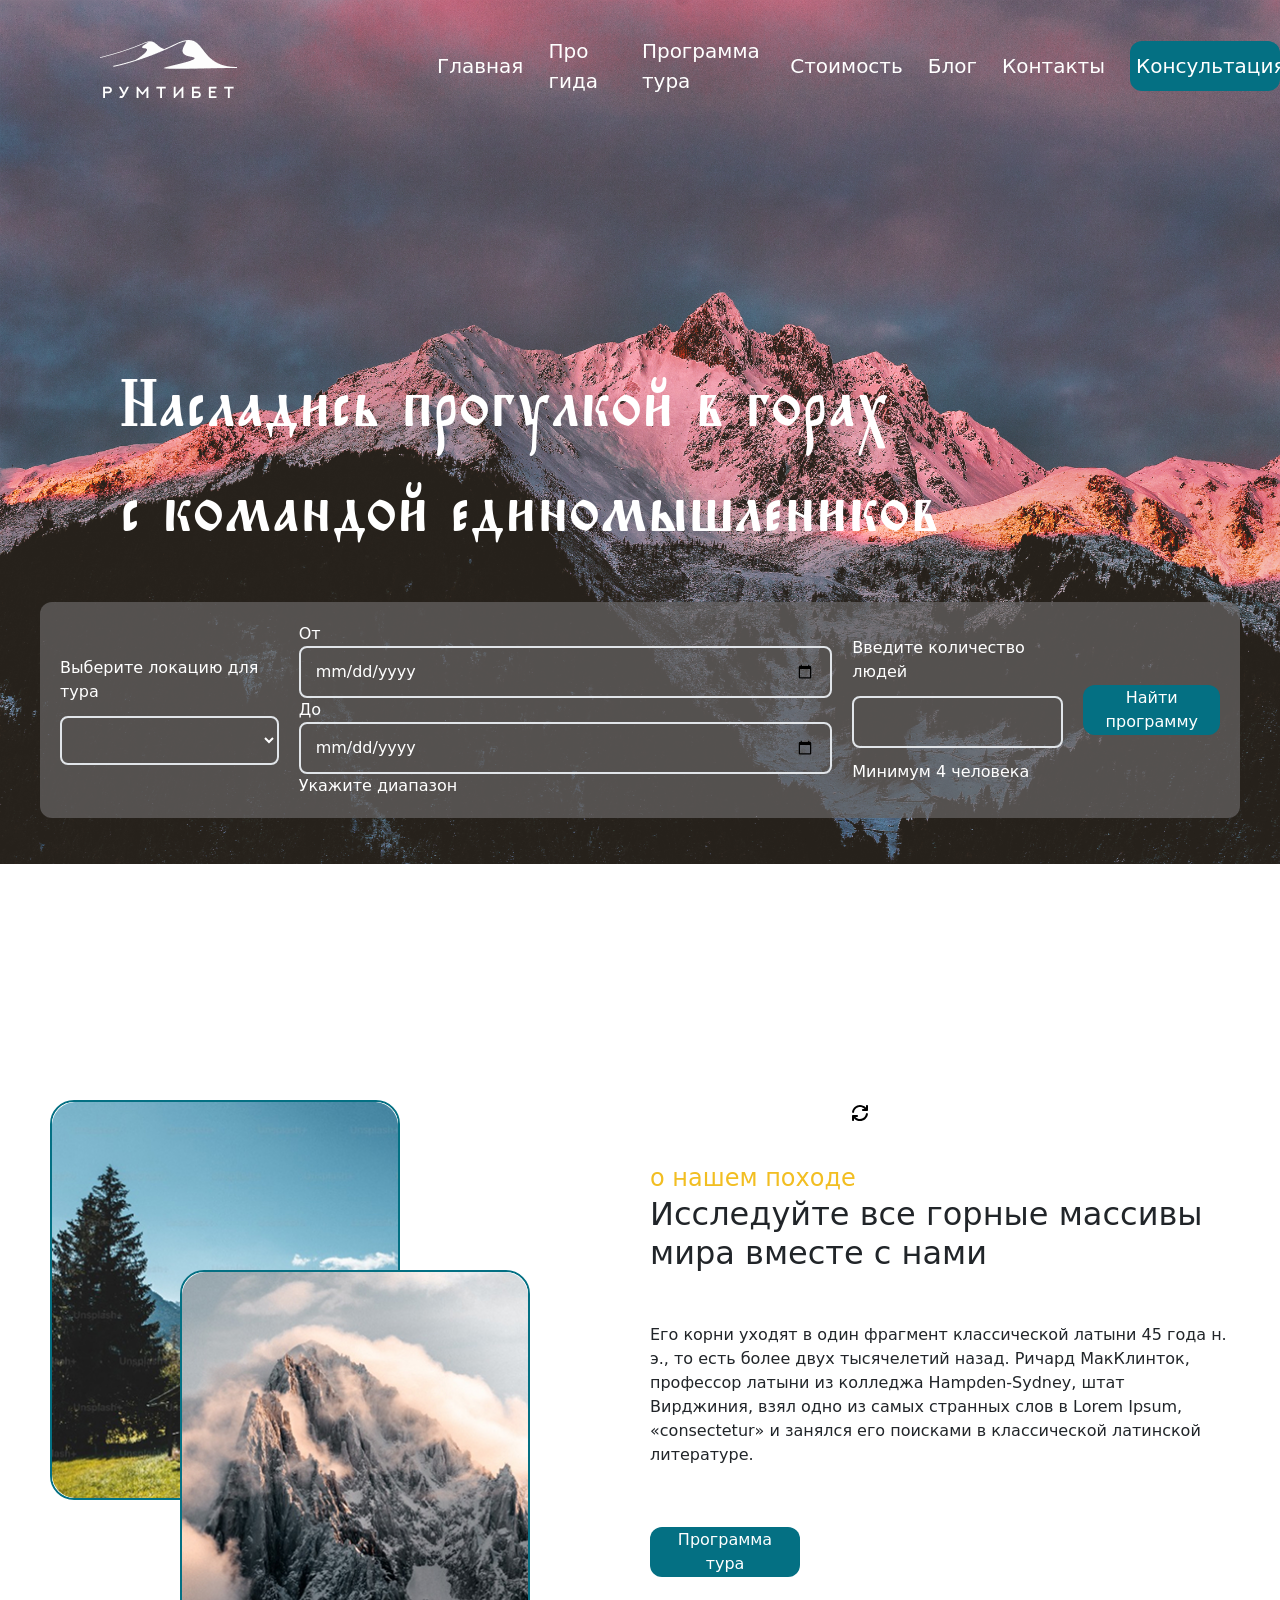
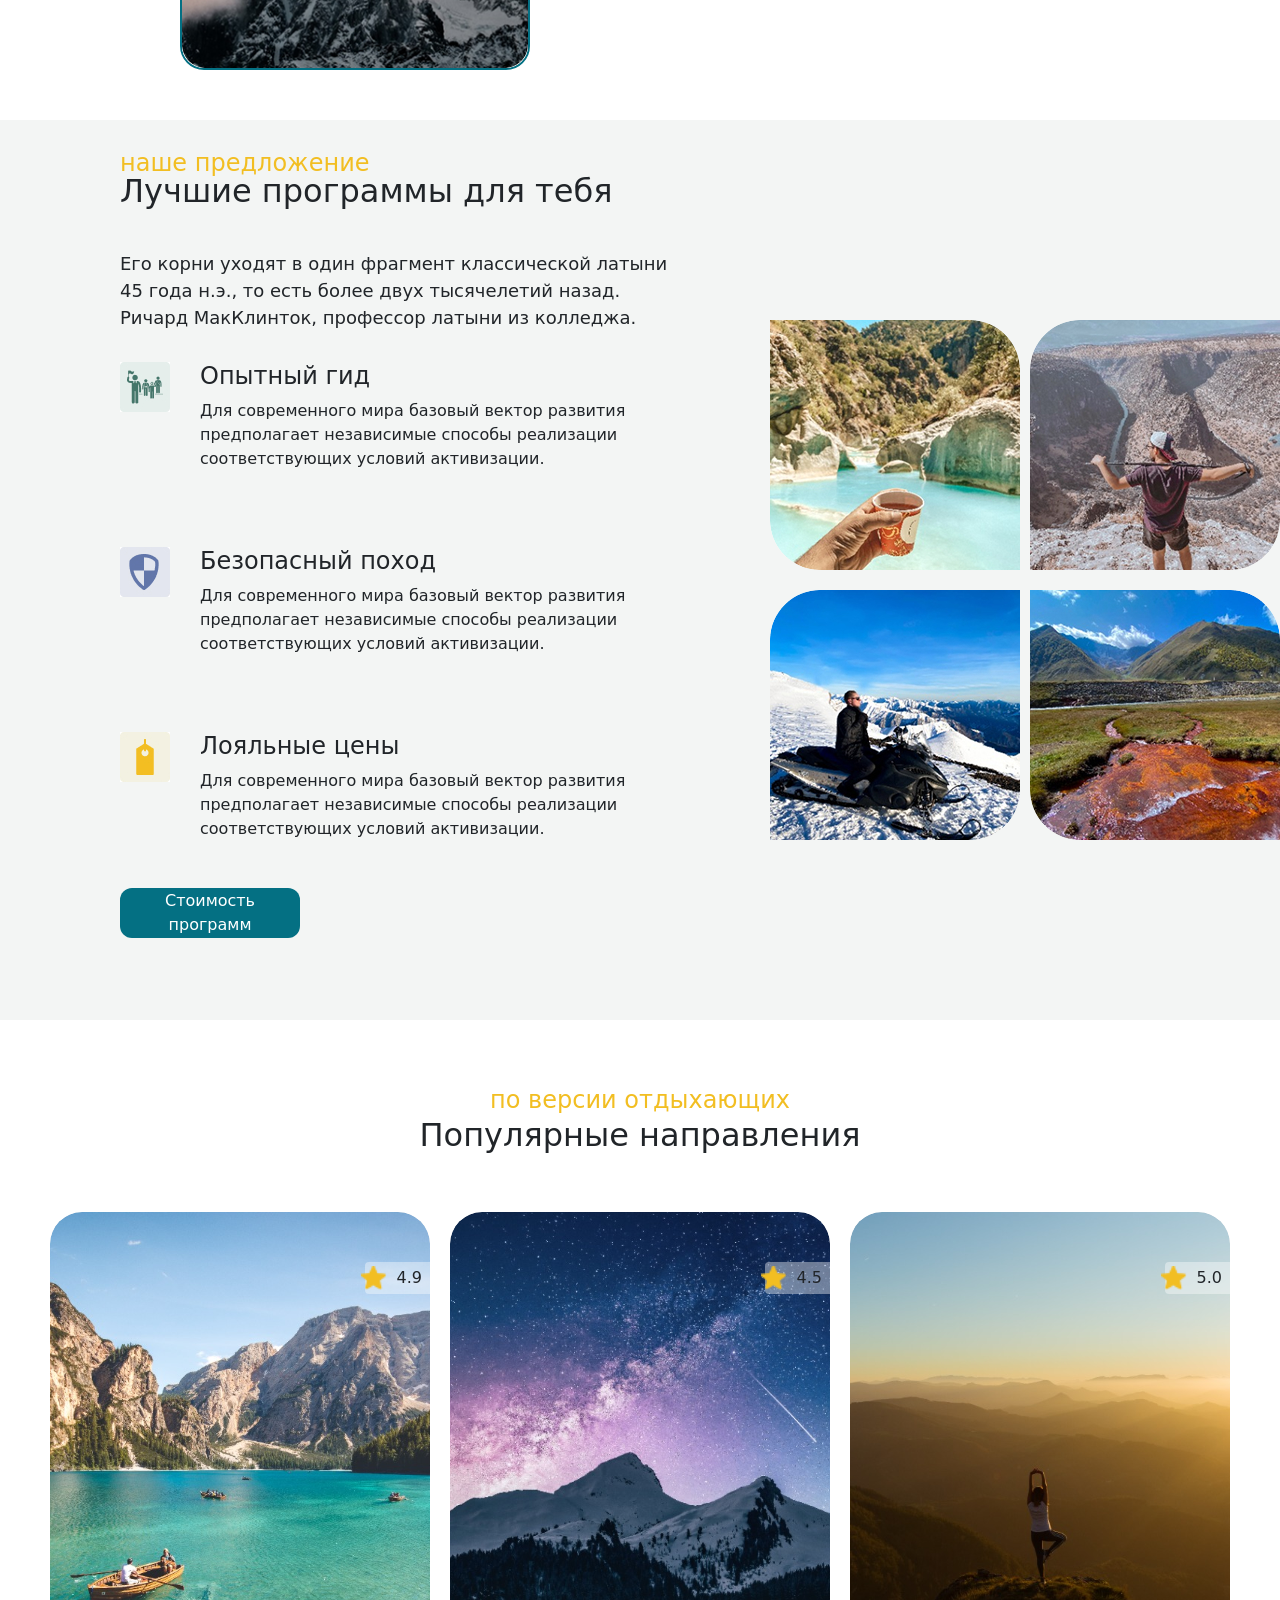
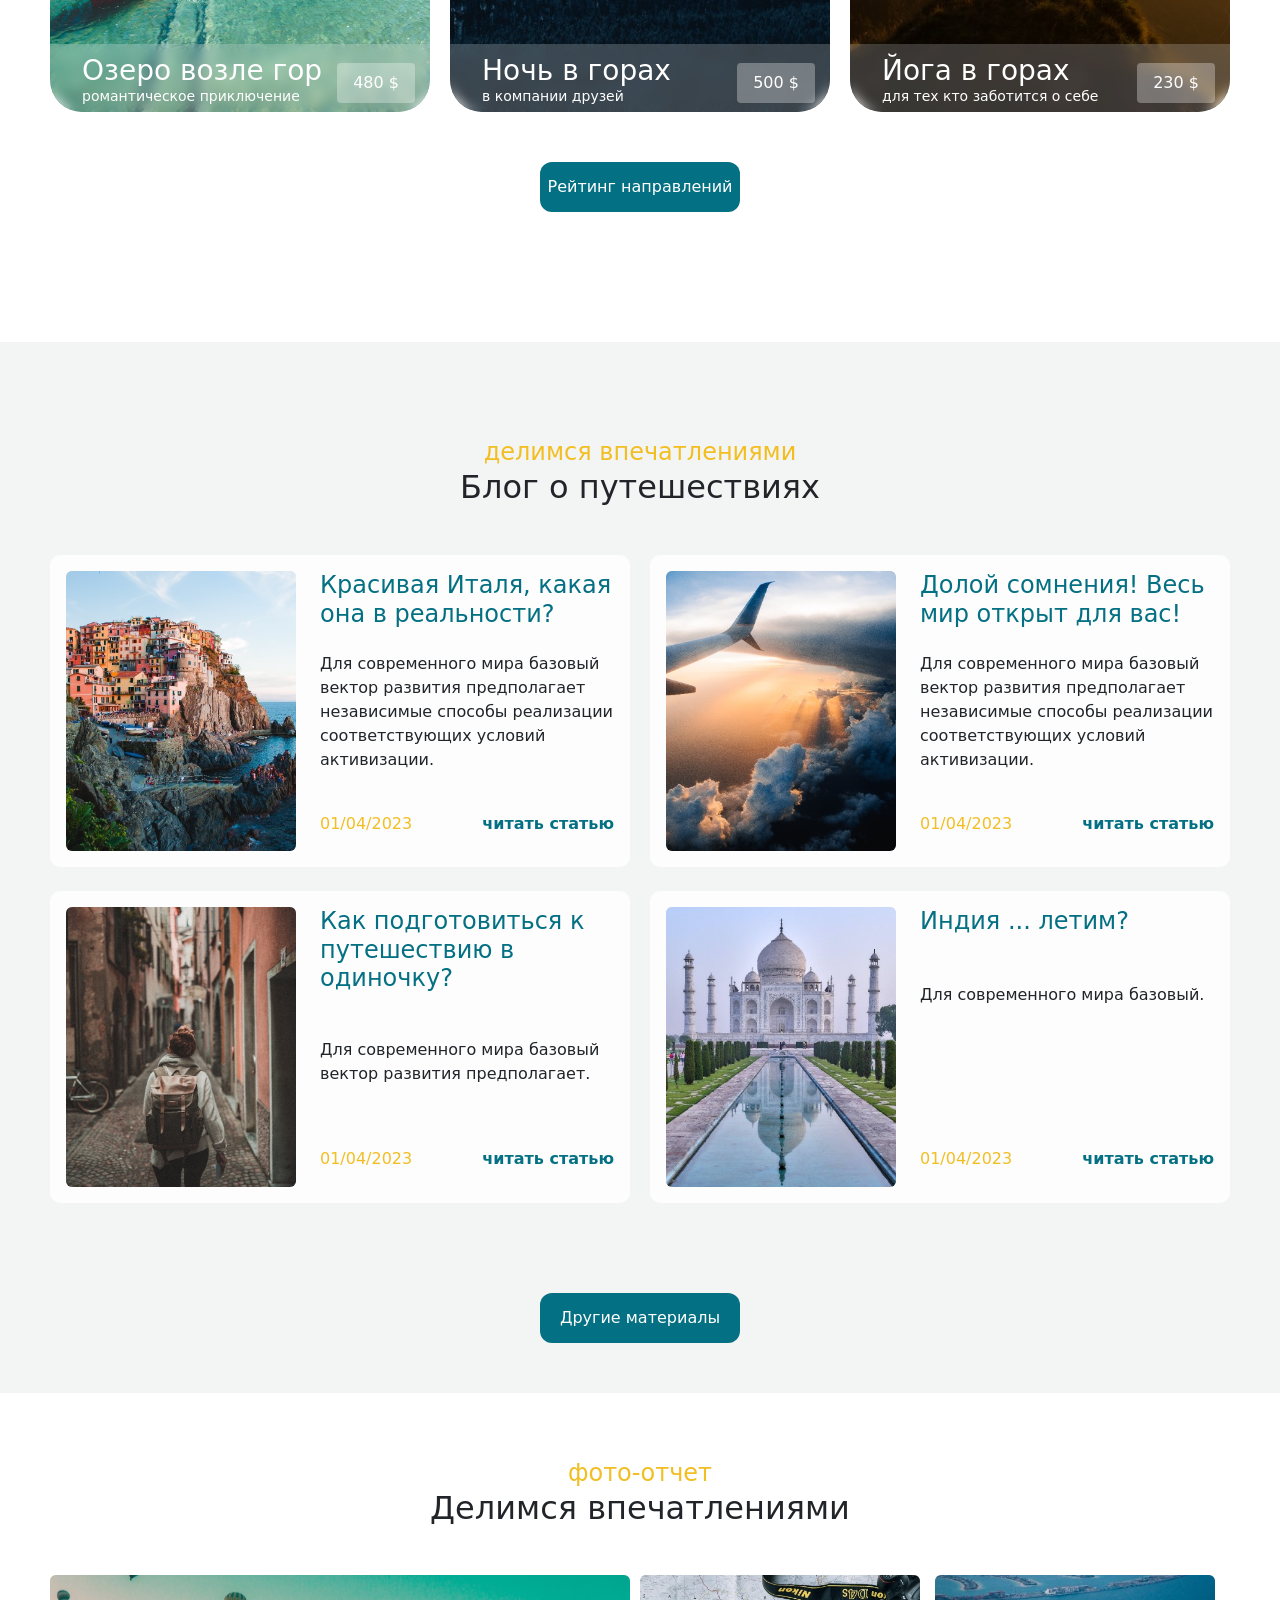
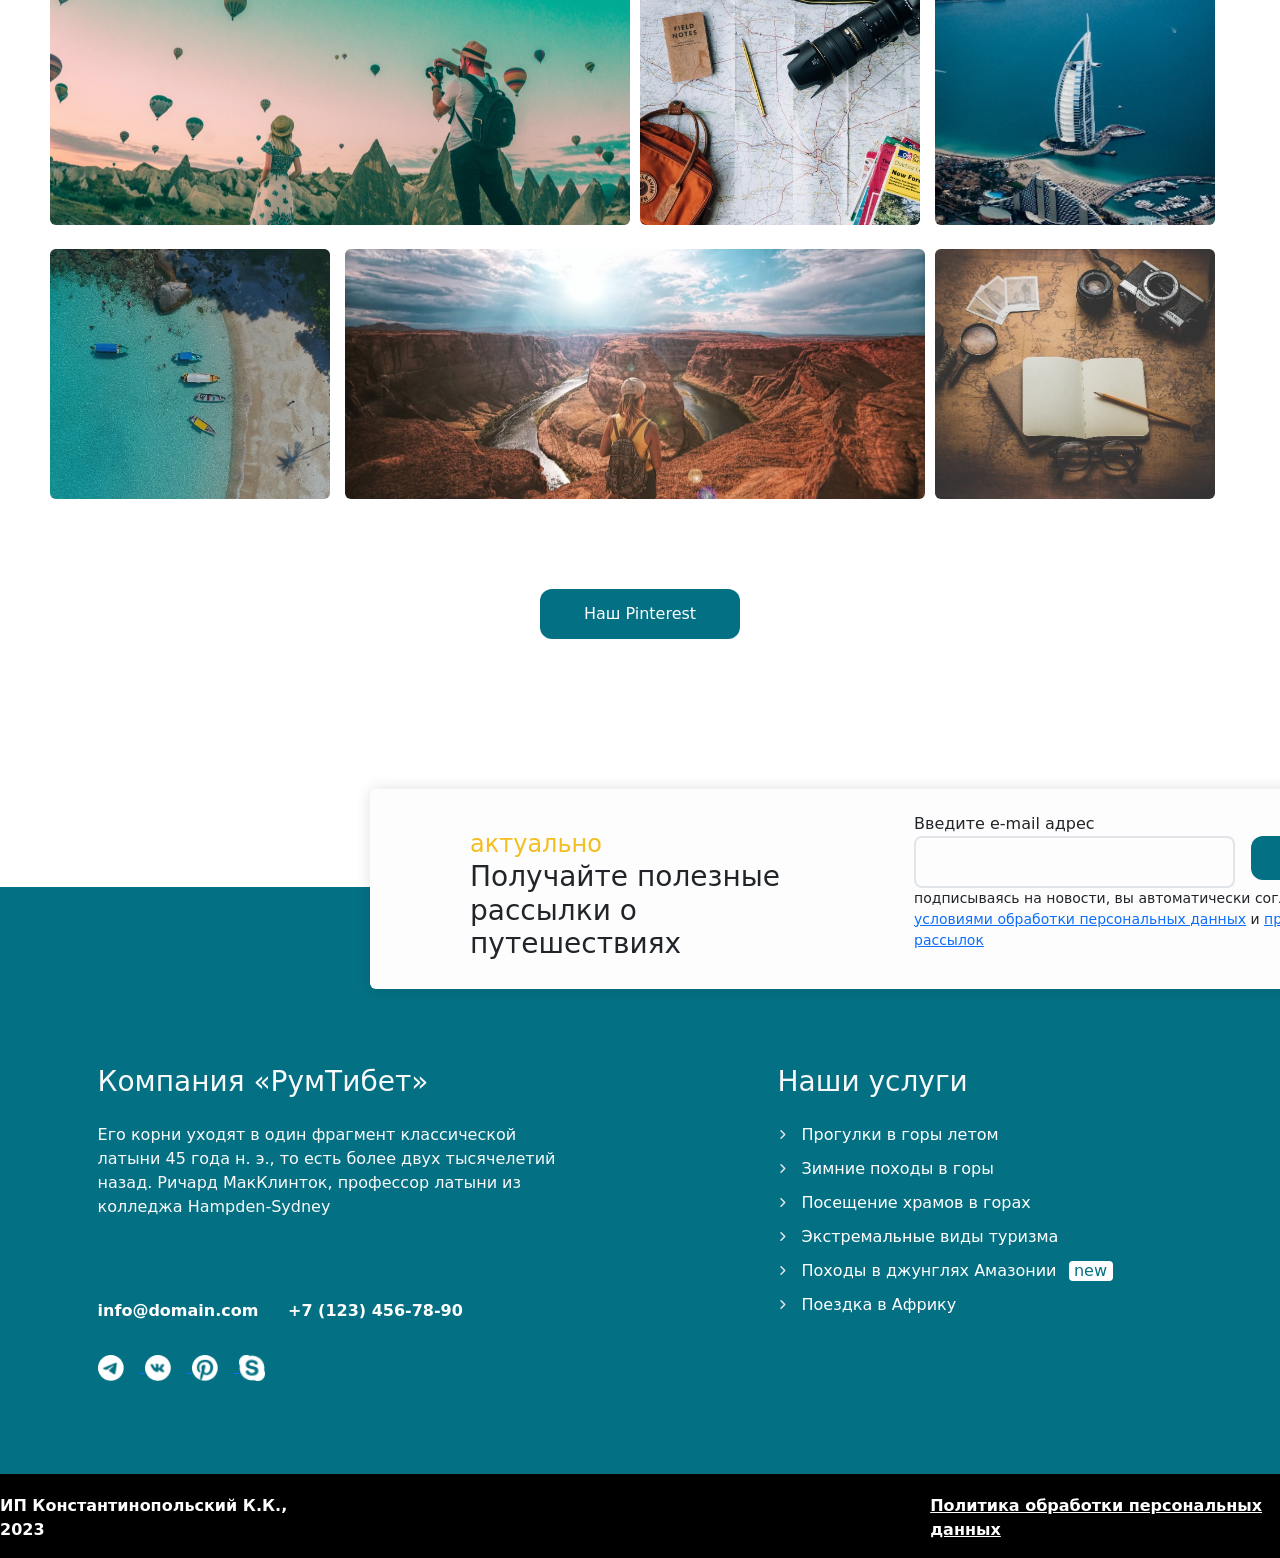
==== commit 1f290fd0: "конечно позорно но имеем что имеем" ====
--- a/index.html
+++ b/index.html
@@ -38,7 +38,7 @@
           с командой единомышлеников
         </p>
         <div class="reg__field">
-          <form method="post" id="tourReg" action="#" class="form__tour">
+          <form id="tourReg" class="form__tour">
             <div class="reg__button">
               <label for="location">Выберите локацию для тура</label>
               <select id="country" name="country">
@@ -67,7 +67,7 @@
               />
               <span class="reg__discription">Минимум 4 человека</span>
             </div>
-            <button type="submit" class="search__button">
+            <button class="search__button" id="regButton">
               Найти программу
             </button>
           </form>
@@ -77,13 +77,42 @@
     <div>
       <div class="block__second">
         <div class="img__container">
-          <video class="gif second" muted loop poster="/img/posterSecond.jpg">
+          <div class="swap" id="swap">
+            <svg
+              xmlns="http://www.w3.org/2000/svg"
+              viewBox="0 0 640 640"
+              width="20px"
+            >
+              <path
+                d="M129.9 292.5C143.2 199.5 223.3 128 320 128C373 128 421 149.5 455.8 184.2C456 184.4 456.2 184.6 456.4 184.8L464 192L416.1 192C398.4 192 384.1 206.3 384.1 224C384.1 241.7 398.4 256 416.1 256L544.1 256C561.8 256 576.1 241.7 576.1 224L576.1 96C576.1 78.3 561.8 64 544.1 64C526.4 64 512.1 78.3 512.1 96L512.1 149.4L500.8 138.7C454.5 92.6 390.5 64 320 64C191 64 84.3 159.4 66.6 283.5C64.1 301 76.2 317.2 93.7 319.7C111.2 322.2 127.4 310 129.9 292.6zM573.4 356.5C575.9 339 563.7 322.8 546.3 320.3C528.9 317.8 512.6 330 510.1 347.4C496.8 440.4 416.7 511.9 320 511.9C267 511.9 219 490.4 184.2 455.7C184 455.5 183.8 455.3 183.6 455.1L176 447.9L223.9 447.9C241.6 447.9 255.9 433.6 255.9 415.9C255.9 398.2 241.6 383.9 223.9 383.9L96 384C87.5 384 79.3 387.4 73.3 393.5C67.3 399.6 63.9 407.7 64 416.3L65 543.3C65.1 561 79.6 575.2 97.3 575C115 574.8 129.2 560.4 129 542.7L128.6 491.2L139.3 501.3C185.6 547.4 249.5 576 320 576C449 576 555.7 480.6 573.4 356.5z"
+              />
+            </svg>
+          </div>
+          <video
+            class="gif second"
+            muted
+            loop
+            poster="/img/posterSecond.jpg"
+            id="videoSecond"
+          >
             <source src="/img/video/secondVideo.mp4" type="video/mp4" />
           </video>
-          <video class="gif first" muted loop poster="/img/posterFirst.jpg">
+          <video
+            class="gif first"
+            muted
+            loop
+            poster="/img/posterFirst.jpg"
+            id="videoFirst"
+          >
             <source src="/img/video/firstVideo.mp4" type="video/mp4" />
           </video>
-          <video class="gif third" muted loop poster="/img/posterThird.jpg">
+          <video
+            class="gif third"
+            muted
+            loop
+            poster="/img/posterThird.jpg"
+            id="videoThird"
+          >
             <source src="/img/video/thirdVideo.mp4" type="video/mp4" />
           </video>
         </div>
@@ -351,13 +380,11 @@
         <h3>Получайте полезные рассылки о путешествиях</h3>
       </div>
       <div class="seventh__main">
-        <form method="post" id="email" action="#">
+        <form id="email">
           <label class="text-dark">Введите e-mail адрес</label>
           <div class="field__email">
-            <input type="email" class="text-dark" />
-            <button type="submit" class="button__email">
-              Подписаться на новости
-            </button>
+            <input type="email" class="text-dark" name="email" />
+            <button class="button__email">Подписаться на новости</button>
           </div>
         </form>
         <p class="seventh__description">
@@ -578,5 +605,7 @@
         >Политика обработки персональных данных</a
       >
     </div>
+
+    <script src="/main.js"></script>
   </body>
 </html>
--- a/main.css
+++ b/main.css
@@ -181,6 +181,12 @@
 
 .third {
   display: none;
+}
+
+.swap {
+  position: absolute;
+  left: 850px;
+  cursor: pointer;
 }
 
 .text__second {
